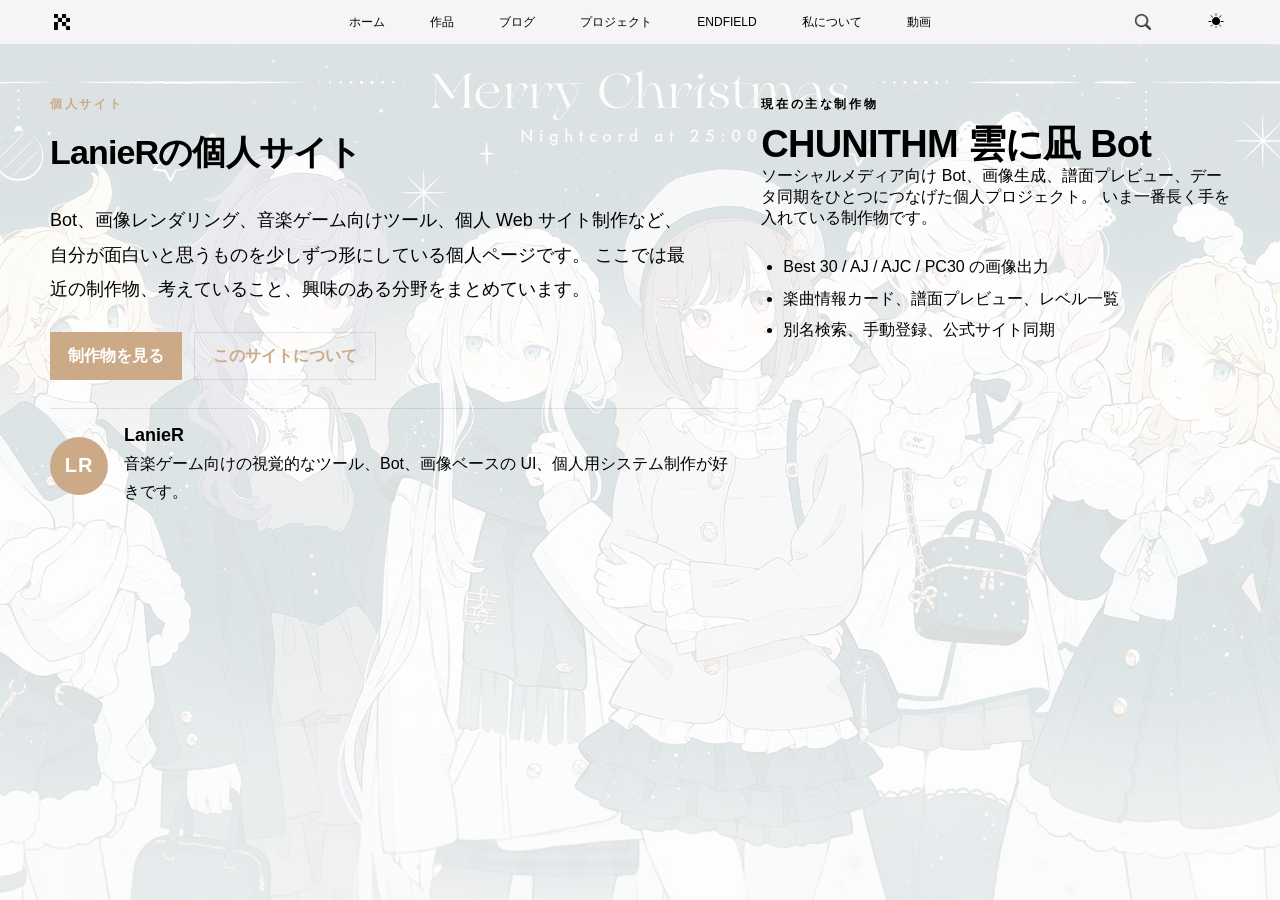
==== index.html @ 0d5d5ac2 "Add ENDFIELD nav and gacha calculator entry" ====
<!doctype html>
<html lang="ja">
  <head>
    <meta charset="utf-8" />
    <meta name="viewport" content="width=device-width, initial-scale=1" />
    <title>LanieRの個人サイト</title>
    <meta
      name="description"
      content="LanieR の個人サイト。制作物、アーカイブ、ブログ、動画をまとめたポートフォリオページです。"
    />
    <link rel="icon" type="image/png" href="./assets/lr-web-icon.png" />
    <link rel="apple-touch-icon" href="./assets/lr-web-icon.png" />
    <meta name="theme-color" content="#ffffff" />
    <link rel="stylesheet" href="./styles.css" />
    <script src="./site.js" defer></script>
  </head>
  <body class="home-page">
    <div class="site-shell">
      <header class="hero" id="top">
        <div class="nav-region" id="nav-region">
          <nav class="topbar">
            <div class="topbar-inner">
              <a class="brand" href="#top" aria-label="LanieR ホーム">
                <img
                  src="./assets/lr-logo.png"
                  data-light="./assets/lr-logo.png"
                  data-dark="./assets/lr-logo-dark.png"
                  alt="LR"
                />
              </a>

              <div class="nav-links">
                <a class="nav-trigger" data-menu="home" href="#top">ホーム</a>
                <a class="nav-trigger" data-menu="archive" href="./projects.html">作品</a>
                <a class="nav-trigger" data-menu="blog" href="#top">ブログ</a>
                <a class="nav-trigger" data-menu="projects" href="./projects.html#chunithm-bot">プロジェクト</a>
                <a class="nav-trigger" data-menu="endfield" href="./endfield.html">ENDFIELD</a>
                <a class="nav-trigger" data-menu="about" href="#top">私について</a>
                <a class="nav-trigger" data-menu="videos" href="#videos">動画</a>
              </div>

              <div class="nav-actions">
                <form class="search-box" id="site-search-form">
                  <input id="site-search-input" type="search" placeholder="サイト内検索" />
                  <button class="icon-button search-button" type="submit" aria-label="検索">
                    <img
                      src="./assets/search-icon.png"
                      data-light="./assets/search-icon.png"
                      data-dark="./assets/search-icon-dark.png"
                      alt="検索"
                    />
                  </button>
                </form>

                <button class="icon-button theme-toggle" id="theme-toggle" type="button" aria-label="表示モード切替">
                  <span class="theme-icon" aria-hidden="true">☀︎</span>
                </button>
              </div>
            </div>
          </nav>

          <div class="nav-mega" id="nav-mega" aria-hidden="true">
            <div class="nav-mega-inner">
              <section class="mega-panel" data-panel="home">
                <div class="mega-column mega-column-primary">
                  <p class="mega-label">ホームを見る</p>
                  <a href="#top">トップへ戻る</a>
                  <a href="./projects.html#chunithm-bot">最近の制作物</a>
                  <a href="#top">このサイトについて</a>
                </div>
                <div class="mega-column">
                  <p class="mega-label">注目セクション</p>
                  <a href="#top">このサイトについて</a>
                  <a href="#videos">動画置き場</a>
                </div>
                <div class="mega-column">
                  <p class="mega-label">ナビゲーション</p>
                  <a href="./projects.html">作品ページへ</a>
                  <a href="#top">私について</a>
                </div>
              </section>

              <section class="mega-panel" data-panel="archive">
                <div class="mega-column mega-column-primary">
                  <p class="mega-label">作品を見る</p>
                  <a href="./projects.html#chunithm-bot">作品ページ</a>
                  <a href="./projects.html#chunithm-bot">CHUNITHM 雲に凪 Bot</a>
                  <a href="./projects-tech.html#overview">技術解説</a>
                </div>
                <div class="mega-column">
                  <p class="mega-label">記録</p>
                  <a href="./projects.html">制作メモ</a>
                  <a href="./projects.html">描画フロー</a>
                </div>
                <div class="mega-column">
                  <p class="mega-label">関連ページ</p>
                  <a href="./projects.html#chunithm-bot">代表作品</a>
                  <a href="#top">私について</a>
                </div>
              </section>

              <section class="mega-panel" data-panel="blog">
                <div class="mega-column mega-column-primary">
                  <p class="mega-label">ブログ</p>
                  <a href="#top">準備中のブログ</a>
                  <a href="#top">制作ログ</a>
                </div>
                <div class="mega-column">
                  <p class="mega-label">予定</p>
                  <a href="#top">更新メモ</a>
                  <a href="#top">実装ログ</a>
                </div>
                <div class="mega-column">
                  <p class="mega-label">関連</p>
                  <a href="./projects.html#chunithm-bot">最近の制作物</a>
                </div>
              </section>

              <section class="mega-panel" data-panel="projects">
                <div class="mega-column mega-column-primary">
                  <p class="mega-label">プロジェクトを見る</p>
                  <a href="./projects.html#chunithm-bot">CHUNITHM 雲に凪 Bot</a>
                  <a href="./projects-tech.html#overview">技術解説</a>
                </div>
                <div class="mega-column">
                  <p class="mega-label">紹介ページ</p>
                  <a href="./projects.html">作品ページ</a>
                  <a href="./projects-tech.html#overview">構成と実装</a>
                </div>
                <div class="mega-column">
                  <p class="mega-label">関連ページ</p>
                  <a href="./projects.html#chunithm-bot">代表作品</a>
                  <a href="#top">私について</a>
                </div>
              </section>

              <section class="mega-panel" data-panel="endfield">
                <div class="mega-column mega-column-primary">
                  <p class="mega-label">ENDFIELD</p>
                  <a href="./endfield.html">攒抽計算器</a>
                </div>
                <div class="mega-column">
                  <p class="mega-label">紹介ページ</p>
                  <a href="./endfield.html">終末地ツール置き場</a>
                </div>
                <div class="mega-column">
                  <p class="mega-label">関連ページ</p>
                  <a href="./projects.html">作品ページ</a>
                  <a href="#top">私について</a>
                </div>
              </section>

              <section class="mega-panel" data-panel="about">
                <div class="mega-column mega-column-primary">
                  <p class="mega-label">私について</p>
                  <a href="#top">どんなものを作るか</a>
                  <a href="#top">制作の方向性</a>
                </div>
                <div class="mega-column">
                  <p class="mega-label">制作領域</p>
                  <a href="#top">Bot</a>
                  <a href="#top">描画</a>
                  <a href="#top">Web</a>
                </div>
                <div class="mega-column">
                  <p class="mega-label">作品</p>
                  <a href="./projects.html#chunithm-bot">CHUNITHM 雲に凪 Bot</a>
                </div>
              </section>

              <section class="mega-panel" data-panel="videos">
                <div class="mega-column mega-column-primary">
                  <p class="mega-label">動画</p>
                  <a href="#videos">動画置き場</a>
                  <a href="#videos">自作譜面</a>
                  <a href="#videos">音ゲー手元</a>
                </div>
                <div class="mega-column">
                  <p class="mega-label">公開予定</p>
                  <a href="#videos">制作物デモ</a>
                  <a href="#videos">アーカイブ化</a>
                </div>
                <div class="mega-column">
                  <p class="mega-label">関連ページ</p>
                  <a href="./projects.html#chunithm-bot">CHUNITHM 雲に凪 Bot</a>
                  <a href="#top">私について</a>
                </div>
              </section>
            </div>
          </div>
        </div>

        <div class="hero-grid">
          <div class="hero-copy" data-search="LanieR 個人サイト 自己紹介 ホーム">
            <p class="eyebrow">個人サイト</p>
            <h1>LanieRの個人サイト</h1>
            <p class="hero-text">
              Bot、画像レンダリング、音楽ゲーム向けツール、個人 Web サイト制作など、
              自分が面白いと思うものを少しずつ形にしている個人ページです。
              ここでは最近の制作物、考えていること、興味のある分野をまとめています。
            </p>
            <div class="hero-actions">
              <a class="button primary" href="./projects.html#chunithm-bot">制作物を見る</a>
              <a class="button secondary" href="#top">このサイトについて</a>
            </div>

            <div class="profile-strip">
              <div class="avatar-badge" aria-hidden="true">LR</div>
              <div class="profile-copy">
                <strong>LanieR</strong>
                <p>音楽ゲーム向けの視覚的なツール、Bot、画像ベースの UI、個人用システム制作が好きです。</p>
              </div>
            </div>
          </div>

          <div class="hero-card" data-search="CHUNITHM Bot System 制作物 進行中">
            <p class="eyebrow">現在の主な制作物</p>
            <h2>CHUNITHM 雲に凪 Bot</h2>
            <p>
              ソーシャルメディア向け Bot、画像生成、譜面プレビュー、データ同期をひとつにつなげた個人プロジェクト。
              いま一番長く手を入れている制作物です。
            </p>
            <ul class="hero-points">
              <li>Best 30 / AJ / AJC / PC30 の画像出力</li>
              <li>楽曲情報カード、譜面プレビュー、レベル一覧</li>
              <li>別名検索、手動登録、公式サイト同期</li>
            </ul>
          </div>
        </div>
      </header>

    </div>
  </body>
</html>
---- styles.css ----
:root {
  --bg: rgb(255, 255, 255);
  --nav-height: 44px;
  --nav-gap: 45px;
  --home-bg-position-y: 35%;
  --panel: rgba(255, 255, 255, 0.84);
  --panel-strong: #ffffff;
  --text: rgb(0, 0, 0);
  --muted: rgb(0, 0, 0);
  --line: rgba(19, 36, 61, 0.1);
  --blue: #ccaa88;
  --blue-2: #ccaa88;
  --shadow: 0 24px 60px rgba(16, 35, 61, 0.12);
}

:root[data-theme="dark"] {
  --bg: rgb(0, 0, 0);
  --panel: rgb(45, 45, 48);
  --panel-strong: rgb(45, 45, 48);
  --text: rgb(255, 255, 255);
  --muted: rgb(255, 255, 255);
  --line: rgba(222, 236, 255, 0.12);
  --blue: #ccaa88;
  --blue-2: #ccaa88;
  --shadow: 0 24px 60px rgba(0, 0, 0, 0.35);
}

* {
  box-sizing: border-box;
}

html {
  scroll-behavior: smooth;
}

body {
  margin: 0;
  color: var(--text);
  font-family: "Avenir Next", "Hiragino Sans", "Yu Gothic", sans-serif;
  background: var(--bg);
  transition: background-color 0.42s ease, color 0.42s ease;
}

.home-page .site-shell {
  position: relative;
  isolation: isolate;
}

.home-page .site-shell::before {
  content: "";
  position: fixed;
  top: var(--nav-height);
  right: 0;
  bottom: 0;
  left: 0;
  background-image: url("./assets/home-bg-03.jpg");
  background-size: cover;
  background-position: center var(--home-bg-position-y);
  background-repeat: no-repeat;
  opacity: 0.14;
  pointer-events: none;
  z-index: -1;
}

:root[data-theme="dark"] .home-page .site-shell::before {
  opacity: 0.1;
}

.site-shell {
  width: 100%;
  margin: 0;
  padding: 0 0 72px;
}

.hero,
.section {
  border: none;
  border-radius: 0;
  background: transparent;
  box-shadow: none;
}

.hero {
  padding: 68px 0 28px;
}

.nav-region {
  position: fixed;
  top: 0;
  left: 0;
  width: 100%;
  z-index: 30;
}

.project-page-view .nav-region {
  position: relative;
}

.project-page-view .hero {
  padding-top: 0;
}

.product-dark-page {
  background: #000;
  color: #f5f5f7;
}

.product-dark-page .site-shell {
  background: #000;
}

.product-dark-page .subhero,
.product-dark-page .product-page,
.product-dark-page .section {
  background: #000;
}

.product-dark-page .hero-text,
.product-dark-page .body-text,
.product-dark-page p,
.product-dark-page .product-lead,
.product-dark-page .highlight-tile span,
.product-dark-page .minor-card p,
.product-dark-page .b30-gallery figcaption,
.product-dark-page .level-gallery figcaption {
  color: rgba(255, 255, 255, 0.78);
}

.product-dark-page h1,
.product-dark-page h2,
.product-dark-page h3,
.product-dark-page strong,
.product-dark-page .product-local-title,
.product-dark-page .product-local-nav-inner a {
  color: #f5f5f7;
}

.topbar {
  width: 100%;
  min-height: 44px;
  padding: 0 24px;
  border-radius: 0;
  background: rgb(245, 245, 248);
  backdrop-filter: none;
  box-shadow: none;
  transition: background-color 0.42s ease, color 0.42s ease;
}

.project-page-view .topbar {
  border-bottom: 1px solid var(--line);
}

:root[data-theme="dark"] .project-page-view .topbar {
  background: rgb(45, 45, 48);
  border-bottom-color: rgba(255, 255, 255, 0.08);
}

:root[data-theme="light"] .project-page-view .topbar {
  background: rgb(245, 245, 248);
  border-bottom-color: rgba(19, 36, 61, 0.08);
}

:root[data-theme="dark"] .project-page-view,
:root[data-theme="dark"] .project-page-view .site-shell,
:root[data-theme="dark"] .project-page-view .subhero,
:root[data-theme="dark"] .project-page-view .product-page,
:root[data-theme="dark"] .project-page-view .section {
  background: #000;
  color: #f5f5f7;
}

:root[data-theme="light"] .project-page-view,
:root[data-theme="light"] .project-page-view .site-shell,
:root[data-theme="light"] .project-page-view .subhero,
:root[data-theme="light"] .project-page-view .product-page,
:root[data-theme="light"] .project-page-view .section {
  background: #fff;
  color: #111;
}

:root[data-theme="light"] .project-page-view .hero-text,
:root[data-theme="light"] .project-page-view .body-text,
:root[data-theme="light"] .project-page-view p,
:root[data-theme="light"] .project-page-view .product-lead,
:root[data-theme="light"] .project-page-view .highlight-tile span,
:root[data-theme="light"] .project-page-view .minor-card p,
:root[data-theme="light"] .project-page-view .b30-gallery figcaption,
:root[data-theme="light"] .project-page-view .level-gallery figcaption {
  color: rgba(17, 17, 17, 0.72);
}

:root[data-theme="light"] .project-page-view h1,
:root[data-theme="light"] .project-page-view h2,
:root[data-theme="light"] .project-page-view h3,
:root[data-theme="light"] .project-page-view strong,
:root[data-theme="light"] .project-page-view .product-local-title,
:root[data-theme="light"] .project-page-view .product-local-nav-inner a {
  color: #111;
}

.topbar-inner {
  display: grid;
  grid-template-columns: 1fr auto 1fr;
  align-items: center;
  width: min(1180px, calc(100vw - 32px));
  min-height: 44px;
  margin: 0 auto;
}

.hero-grid,
.section {
  width: min(1180px, calc(100vw - 32px));
  margin-left: auto;
  margin-right: auto;
}

.brand {
  display: inline-flex;
  align-items: center;
  justify-content: center;
  width: 24px;
  height: 24px;
  flex: none;
  justify-self: start;
}

.brand img {
  display: block;
  width: 16px;
  height: 16px;
  object-fit: contain;
  transition: opacity 0.22s ease;
}

.nav-links {
  display: flex;
  gap: var(--nav-gap);
  align-items: center;
  justify-content: center;
  grid-column: 2;
}

.nav-links a {
  color: var(--text);
  text-decoration: none;
  font-weight: 400;
  font-size: 12px;
  white-space: nowrap;
  transition: color 0.42s ease;
}

.nav-trigger {
  position: relative;
  display: inline-flex;
  align-items: center;
  min-height: 44px;
}

.nav-actions {
  grid-column: 3;
  justify-self: end;
  display: flex;
  align-items: center;
  gap: var(--nav-gap);
}

.search-box {
  display: flex;
  align-items: center;
  gap: 0;
}

.search-box input {
  position: absolute;
  width: 1px;
  height: 1px;
  padding: 0;
  margin: -1px;
  overflow: hidden;
  clip: rect(0, 0, 0, 0);
  border: 0;
}

.icon-button {
  display: inline-flex;
  align-items: center;
  justify-content: center;
  width: 28px;
  height: 28px;
  padding: 0;
  border: none;
  background: transparent;
  color: var(--text);
  cursor: pointer;
  transition: color 0.42s ease, opacity 0.22s ease;
}

.theme-toggle {
  margin-left: 0;
}

.search-button img {
  display: block;
  width: 16px;
  height: 16px;
  object-fit: contain;
  transition: opacity 0.22s ease;
}

.theme-icon {
  display: block;
  font-size: 16px;
  line-height: 1;
  transition: opacity 0.22s ease, color 0.42s ease;
}

img[data-light][data-dark].is-fading,
.theme-icon.is-fading {
  opacity: 0;
}

:root[data-theme="dark"] .topbar {
  background: rgb(45, 45, 48);
}

:root[data-theme="dark"] .nav-links a,
:root[data-theme="dark"] .icon-button,
:root[data-theme="dark"] .theme-icon {
  color: rgb(255, 255, 255);
}

.nav-mega {
  position: absolute;
  top: 100%;
  left: 0;
  width: 100%;
  background: rgb(245, 245, 248);
  border-top: 1px solid rgba(19, 36, 61, 0.06);
  opacity: 0;
  visibility: hidden;
  pointer-events: none;
  transition: opacity 0.22s ease, visibility 0.22s ease, background-color 0.42s ease;
}

.nav-region.is-open .nav-mega {
  opacity: 1;
  visibility: visible;
  pointer-events: auto;
}

.nav-mega-inner {
  position: relative;
  width: min(1180px, calc(100vw - 32px));
  margin: 0 auto;
  padding: 28px 8px 34px;
  overflow: hidden;
  transition: height 0.09s linear;
  will-change: height;
}

.mega-panel {
  position: absolute;
  top: 28px;
  left: 0;
  display: grid;
  grid-template-columns: 420px 220px 260px;
  gap: 56px;
  width: 100%;
  max-width: 100%;
  opacity: 0;
  visibility: hidden;
  pointer-events: none;
  transition:
    opacity 0.12s ease,
    visibility 0s linear 0.12s;
}

.mega-panel.is-active {
  opacity: 1;
  visibility: visible;
  pointer-events: auto;
  transition:
    opacity 0.12s ease,
    visibility 0s linear 0s;
}

.mega-column {
  display: flex;
  flex-direction: column;
  align-items: flex-start;
  gap: 10px;
}

.mega-column > * {
  opacity: 0;
  transform: none;
  transition: opacity 0.12s ease;
}

.nav-region.is-opening .mega-panel.is-active .mega-column > * {
  animation: mega-item-rise 0.52s cubic-bezier(0.2, 0.7, 0.2, 1) both;
}

.nav-region.is-opening .mega-panel.is-active .mega-column > :nth-child(1) { animation-delay: 0s; }
.nav-region.is-opening .mega-panel.is-active .mega-column > :nth-child(2) { animation-delay: 0.08s; }
.nav-region.is-opening .mega-panel.is-active .mega-column > :nth-child(3) { animation-delay: 0.16s; }
.nav-region.is-opening .mega-panel.is-active .mega-column > :nth-child(4) { animation-delay: 0.24s; }
.nav-region.is-opening .mega-panel.is-active .mega-column > :nth-child(5) { animation-delay: 0.32s; }
.nav-region.is-opening .mega-panel.is-active .mega-column > :nth-child(6) { animation-delay: 0.4s; }
.nav-region.is-opening .mega-panel.is-active .mega-column > :nth-child(7) { animation-delay: 0.48s; }

.nav-region.is-open:not(.is-opening) .mega-panel.is-active .mega-column > * {
  opacity: 1;
  animation: none;
  transition-delay: 0s;
}

@keyframes mega-item-rise {
  from {
    opacity: 0;
    transform: translateY(-14px);
  }
  to {
    opacity: 1;
    transform: translateY(0);
  }
}

.mega-column-primary {
  gap: 8px;
}

.mega-label {
  margin: 0 0 14px;
  font-size: 12px;
  line-height: 1.4;
  color: rgba(95, 99, 104, 0.88);
}

.mega-column a {
  color: var(--text);
  text-decoration: none;
  font-size: 13px;
  line-height: 1.5;
  font-weight: 500;
  transition: color 0.24s ease;
}

.mega-column-primary a {
  font-size: clamp(28px, 3vw, 34px);
  line-height: 1.18;
  letter-spacing: -0.03em;
  font-weight: 600;
}

.mega-column a:hover {
  color: var(--blue);
}

:root[data-theme="dark"] .nav-mega {
  background: rgb(45, 45, 48);
  border-top-color: rgba(255, 255, 255, 0.08);
}

:root[data-theme="dark"] .mega-label {
  color: rgba(168, 168, 173, 0.92);
}

.hero-grid {
  display: grid;
  grid-template-columns: 1.25fr 0.85fr;
  gap: 22px;
  margin-top: 28px;
}

.eyebrow {
  margin: 0 0 10px;
  color: var(--blue);
  font-size: 12px;
  font-weight: 700;
  letter-spacing: 0.22em;
  text-transform: uppercase;
}

h1,
h2,
h3,
p {
  margin: 0;
}

h1 {
  font-size: clamp(20px, 3.1vw, 34px);
  line-height: 1.72;
  letter-spacing: -0.025em;
  font-weight: 600;
}

h2 {
  font-size: clamp(26px, 4.2vw, 38px);
  line-height: 1.14;
  letter-spacing: -0.02em;
  font-weight: 600;
}

h3 {
  font-weight: 600;
}

.hero-text,
.body-text,
.project-copy p,
.hero-card p,
.contact-label,
.bullet-list,
.mini-label {
  color: var(--muted);
}

.hero-text {
  max-width: 640px;
  margin-top: 22px;
  font-size: 18px;
  line-height: 1.9;
}

.hero-actions {
  display: flex;
  gap: 12px;
  margin-top: 26px;
}

.profile-strip {
  display: flex;
  align-items: center;
  gap: 16px;
  margin-top: 28px;
  padding: 16px 0;
  border-top: 1px solid var(--line);
  background: transparent;
}

.avatar-badge {
  display: grid;
  place-items: center;
  width: 58px;
  height: 58px;
  border-radius: 50%;
  color: #fff;
  font-size: 20px;
  font-weight: 600;
  letter-spacing: 0.04em;
  background: linear-gradient(135deg, var(--blue), var(--blue-2));
  flex: none;
}

.profile-copy strong {
  display: block;
  margin-bottom: 4px;
  font-size: 18px;
  font-weight: 600;
}

.profile-copy p {
  color: var(--muted);
  line-height: 1.75;
}

.button {
  display: inline-flex;
  align-items: center;
  justify-content: center;
  min-height: 48px;
  padding: 0 18px;
  border-radius: 0;
  text-decoration: none;
  font-weight: 600;
}

.button.primary {
  color: #fff;
  background: var(--blue);
}

.button.secondary {
  color: var(--blue);
  background: transparent;
  border: 1px solid var(--line);
}

.hero-card,
.project-card,
.info-panel,
.contact-card {
  border: none;
  border-radius: 0;
  background: transparent;
}

.hero-card {
  padding: 0;
}

.hero-card h2 {
  margin-top: 6px;
}

.hero-points {
  margin: 22px 0 0;
  padding-left: 22px;
  color: var(--muted);
  line-height: 1.95;
}

.bullet-list {
  display: grid;
  gap: 12px;
  padding-left: 20px;
  line-height: 1.8;
}

main {
  display: grid;
  gap: 24px;
  margin-top: 24px;
}

.section {
  padding: 28px;
}

.section-heading {
  margin-bottom: 18px;
}

.project-grid {
  display: grid;
  grid-template-columns: 1fr 1fr;
  gap: 18px;
}

.project-card {
  overflow: hidden;
  border-top: 1px solid var(--line);
  padding-top: 18px;
}

.project-card.wide {
  grid-column: 1 / -1;
  display: grid;
  grid-template-columns: 1.15fr 0.85fr;
}

.project-card img {
  width: 100%;
  height: 100%;
  min-height: 280px;
  object-fit: cover;
  display: block;
  background: linear-gradient(135deg, #d6ecff, #f2f8ff);
}

.project-copy {
  padding: 20px;
}

.project-tag {
  margin-bottom: 8px;
  color: var(--blue);
  font-size: 12px;
  font-weight: 600;
  letter-spacing: 0.16em;
  text-transform: uppercase;
}

.project-copy h3 {
  margin-bottom: 10px;
  font-size: 28px;
  line-height: 1.18;
  letter-spacing: -0.03em;
}

.project-copy p {
  line-height: 1.8;
}

.project-links {
  margin-top: 18px;
}

.text-link {
  color: var(--blue);
  text-decoration: none;
  font-weight: 600;
}

.pill-row {
  display: flex;
  flex-wrap: wrap;
  gap: 10px;
  margin-top: 18px;
}

.pill-row span {
  padding: 8px 12px;
  border-radius: 0;
  background: transparent;
  border: 1px solid var(--line);
  color: var(--blue);
  font-size: 13px;
  font-weight: 600;
}

.split {
  display: grid;
  grid-template-columns: 1.1fr 0.9fr;
  gap: 24px;
}

.body-text {
  font-size: 17px;
  line-height: 1.85;
}

.info-panel {
  display: grid;
  gap: 12px;
  padding: 0;
}

.info-item {
  padding: 14px 16px;
  border-top: 1px solid var(--line);
  background: transparent;
}

.info-label,
.contact-label {
  display: block;
  margin-bottom: 8px;
  font-size: 13px;
  font-weight: 600;
  letter-spacing: 0.08em;
  text-transform: uppercase;
}

.info-item strong,
.contact-card strong {
  font-size: 18px;
  line-height: 1.45;
  font-weight: 600;
}

.mini-grid {
  display: grid;
  grid-template-columns: repeat(2, minmax(0, 1fr));
  gap: 14px;
}

.mini-card {
  padding: 16px;
  border-top: 1px solid var(--line);
  background: transparent;
}

.mini-label {
  display: block;
  margin-bottom: 8px;
  font-size: 12px;
  font-weight: 600;
  letter-spacing: 0.12em;
  text-transform: uppercase;
}

.mini-card strong {
  font-size: 17px;
  line-height: 1.5;
  font-weight: 600;
}

.contact-grid {
  display: grid;
  grid-template-columns: repeat(3, minmax(0, 1fr));
  gap: 16px;
}

.contact-card {
  min-height: 132px;
  padding: 18px;
  color: var(--text);
  text-decoration: none;
  border-top: 1px solid var(--line);
}

.search-hit {
  outline: 2px solid rgba(31, 120, 216, 0.38);
  outline-offset: 6px;
}

.subhero {
  padding-bottom: 24px;
}

.subhero-copy {
  max-width: 780px;
  margin-top: 28px;
}

.project-detail {
  display: grid;
  gap: 18px;
}

.detail-grid {
  display: grid;
  grid-template-columns: 1fr 1fr;
  gap: 24px;
  align-items: start;
}

.detail-grid.reverse {
  grid-template-columns: 0.9fr 1.1fr;
}

.detail-visuals {
  display: grid;
  gap: 16px;
}

.detail-visuals.single {
  grid-template-columns: 1fr;
}

.detail-visuals img {
  width: 100%;
  display: block;
  border: none;
  border-radius: 0;
  background: transparent;
  box-shadow: none;
}

.detail-copy {
  display: grid;
  gap: 18px;
}

.product-page {
  display: grid;
  gap: 20px;
  margin-top: 0;
}

.product-local-nav {
  position: fixed;
  top: 0;
  left: 0;
  width: 100%;
  z-index: 22;
  padding: 0;
  background: rgba(250, 250, 252, 0.92);
  backdrop-filter: blur(18px);
  border-bottom: 1px solid rgba(19, 36, 61, 0.08);
  opacity: 0;
  visibility: hidden;
  transform: translateY(-8px);
  pointer-events: none;
  transition: opacity 0.22s ease, transform 0.22s ease, visibility 0.22s ease;
}

.project-page-view .product-local-nav.is-visible {
  opacity: 1;
  visibility: visible;
  transform: translateY(0);
  pointer-events: auto;
}

.product-dark-page .product-local-nav {
  background: rgba(22, 22, 24, 0.92);
  border-bottom-color: rgba(255, 255, 255, 0.08);
}

:root[data-theme="dark"] .product-local-nav {
  background: rgba(22, 22, 24, 0.84);
  border-bottom-color: rgba(255, 255, 255, 0.08);
}

.product-local-nav-inner {
  width: min(1180px, calc(100vw - 32px));
  margin: 0 auto;
  display: flex;
  align-items: center;
  justify-content: space-between;
  min-height: 52px;
  gap: 24px;
}

.product-local-title,
.product-local-nav-inner a {
  color: var(--text);
  text-decoration: none;
  font-size: 12px;
  font-weight: 500;
  letter-spacing: 0.04em;
}

.product-local-title {
  font-size: 21px;
  letter-spacing: -0.03em;
}

.product-local-links {
  display: flex;
  align-items: center;
  justify-content: flex-end;
  gap: 28px;
}

.product-hero {
  padding-top: 84px;
  padding-bottom: 96px;
}

.product-hero-copy {
  max-width: 1180px;
  margin: 54px auto 0;
  text-align: center;
}

.product-hero-copy h1 {
  font-size: clamp(30px, 5.8vw, 62px);
  line-height: 1.28;
  letter-spacing: 0.09em;
}

.product-hero-copy .hero-text {
  max-width: 980px;
  margin-left: auto;
  margin-right: auto;
  font-size: clamp(16px, 2vw, 24px);
  line-height: 1.82;
}

.product-hero-copy .eyebrow,
.product-page .eyebrow,
.product-page .product-kicker {
  margin-top: 0;
  margin-bottom: 0;
  color: var(--blue);
  font-size: 16px;
  font-weight: 600;
  letter-spacing: 0.08em;
  text-transform: uppercase;
}

.product-hero-copy h1,
.product-page h2 {
  margin-top: 0;
}

.product-hero-copy .eyebrow + h1,
.product-page .eyebrow + h2,
.product-page .product-kicker + h2 {
  margin-top: 28px;
}

.product-hero-center,
.product-heading-center,
.feature-copy-center {
  text-align: center;
}

.product-kicker {
  margin: 0;
}

.product-lead {
  max-width: 820px;
  margin: 34px auto 0;
  color: var(--muted);
  font-size: 20px;
  line-height: 1.8;
}

.product-cta-row {
  display: flex;
  justify-content: center;
  gap: 22px;
  margin-top: 22px;
}

.product-cta-row a {
  color: var(--blue);
  text-decoration: none;
  font-size: 17px;
  font-weight: 500;
}

.product-hero-visual {
  width: min(1180px, calc(100vw - 32px));
  margin: 44px auto 0;
  overflow: hidden;
  background: transparent;
}

.product-hero-visual img {
  display: block;
  width: 100%;
  height: auto;
}

.product-highlights {
  padding-top: 26px;
  background: #000;
}

.highlight-row {
  display: grid;
  grid-template-columns: repeat(5, minmax(0, 1fr));
  gap: 14px;
  margin-top: 34px;
}

.highlight-tile {
  min-height: 140px;
  padding: 22px 22px 24px;
  border: 1px solid rgba(255, 255, 255, 0.1);
  border-radius: 24px;
  background: rgba(255, 255, 255, 0.04);
}

:root[data-theme="light"] .project-page-view .highlight-tile {
  border-color: rgba(19, 36, 61, 0.1);
  background: rgba(15, 23, 42, 0.03);
}

.highlight-tile span {
  display: block;
  margin-bottom: 12px;
  color: rgba(95, 99, 104, 0.92);
  font-size: 12px;
  letter-spacing: 0.08em;
  text-transform: uppercase;
}

.highlight-tile strong {
  display: block;
  font-size: 28px;
  line-height: 1.2;
  font-weight: 500;
  color: #f5f5f7;
}

.feature-band {
  padding-top: 80px;
  padding-bottom: 88px;
}

.feature-dark {
  color: #f5f5f7;
  background: linear-gradient(180deg, #090b10 0%, #0d1420 100%);
}

.feature-dark .eyebrow {
  color: var(--blue);
}

.feature-dark .body-text,
.feature-dark figcaption,
.feature-dark .product-kicker {
  color: rgba(255, 255, 255, 0.76);
}

.feature-dark h2,
.feature-dark h3,
.feature-dark p,
.feature-dark strong {
  color: #f5f5f7;
}

.feature-light {
  background: linear-gradient(180deg, #050505 0%, #0b0b0d 100%);
}

.feature-copy {
  max-width: 760px;
  display: grid;
  gap: 0;
}

.feature-copy-center {
  margin: 0 auto;
}

.feature-split {
  display: grid;
  grid-template-columns: 0.9fr 1.1fr;
  gap: 42px;
  align-items: center;
}

.feature-split.reverse {
  grid-template-columns: 1.1fr 0.9fr;
}

.feature-visual img {
  display: block;
  width: 100%;
  height: auto;
}

.b30-gallery {
  display: grid;
  grid-template-columns: repeat(2, minmax(0, 1fr));
  gap: 22px;
  margin-top: 42px;
}

.b30-gallery figure,
.level-gallery figure {
  margin: 0;
}

.b30-gallery img,
.level-gallery img {
  display: block;
  width: 100%;
  height: auto;
  box-shadow: 0 30px 70px rgba(0, 0, 0, 0.28);
  background: transparent;
}

.b30-gallery figcaption,
.level-gallery figcaption {
  margin-top: 12px;
  font-size: 13px;
  letter-spacing: 0.08em;
  text-transform: uppercase;
}

.level-gallery {
  display: grid;
  grid-template-columns: repeat(2, minmax(0, 1fr));
  gap: 24px;
  margin-top: 42px;
}

.feature-minor {
  padding-bottom: 96px;
}

.minor-grid {
  display: grid;
  grid-template-columns: repeat(3, minmax(0, 1fr));
  gap: 18px;
  margin-top: 36px;
}

.minor-card {
  min-height: 180px;
  padding: 24px 22px 20px;
  border: 1px solid rgba(255, 255, 255, 0.1);
  border-radius: 24px;
  background: rgba(255, 255, 255, 0.04);
}

:root[data-theme="light"] .project-page-view .minor-card {
  border-color: rgba(19, 36, 61, 0.1);
  background: rgba(15, 23, 42, 0.03);
}

:root[data-theme="light"] .project-page-view .minor-card h3,
:root[data-theme="light"] .project-page-view .highlight-tile strong {
  color: #111;
}

.minor-card h3 {
  margin-bottom: 12px;
  font-size: 24px;
  line-height: 1.2;
  font-weight: 500;
  color: #f5f5f7;
}

.minor-card p {
  color: var(--muted);
  line-height: 1.8;
}

.product-page h2 {
  font-size: clamp(22px, 3.7vw, 40px);
  line-height: 1.28;
  letter-spacing: 0.085em;
}

.product-page .section-heading,
.product-page .feature-copy {
  gap: 0;
}

.product-page .feature-copy > .body-text,
.product-page .product-hero-center > .product-lead {
  margin-top: 28px;
}

.product-page .section-heading + .highlight-row {
  margin-top: 30px;
}

.product-page .body-text {
  font-size: 20px;
  line-height: 1.9;
}

.tech-page-view {
  background: #f5f5f7;
  color: #111;
}

.tech-page-view .hero,
.tech-page-view .section,
.tech-page-view .site-shell {
  background: #f5f5f7;
}

.tech-page-view .subhero {
  padding-bottom: 48px;
}

:root[data-theme="dark"] .tech-page-view,
:root[data-theme="dark"] .tech-page-view .hero,
:root[data-theme="dark"] .tech-page-view .section,
:root[data-theme="dark"] .tech-page-view .site-shell {
  background: #000;
  color: #f5f5f7;
}

:root[data-theme="dark"] .tech-page-view .topbar {
  background: rgb(45, 45, 48);
  border-bottom-color: rgba(255, 255, 255, 0.08);
}

:root[data-theme="dark"] .tech-page-view .tech-section-alt {
  background: linear-gradient(180deg, #090b10 0%, #0d1420 100%);
}

:root[data-theme="dark"] .tech-page-view .tech-metric-card,
:root[data-theme="dark"] .tech-page-view .tech-note-card,
:root[data-theme="dark"] .tech-page-view .tech-flow-card,
:root[data-theme="dark"] .tech-page-view .tech-presentation-card,
:root[data-theme="dark"] .tech-page-view .tech-proof-card {
  background: rgba(255, 255, 255, 0.04);
  border-color: rgba(255, 255, 255, 0.1);
}

:root[data-theme="dark"] .tech-page-view .tech-proof-card {
  background: transparent;
  border-color: transparent;
}

:root[data-theme="dark"] .tech-page-view .tech-metric-card p,
:root[data-theme="dark"] .tech-page-view .tech-note-card p,
:root[data-theme="dark"] .tech-page-view .tech-flow-card p,
:root[data-theme="dark"] .tech-page-view .tech-presentation-card p,
:root[data-theme="dark"] .tech-page-view .tech-proof-copy p {
  color: rgba(255, 255, 255, 0.78);
}

:root[data-theme="dark"] .tech-page-view .tech-flow-card h3,
:root[data-theme="dark"] .tech-page-view .tech-note-card h3,
:root[data-theme="dark"] .tech-page-view .tech-presentation-card h3,
:root[data-theme="dark"] .tech-page-view .tech-proof-copy h3,
:root[data-theme="dark"] .tech-page-view .tech-metric-card strong {
  color: #f5f5f7;
}

.tech-hero {
  width: min(1180px, calc(100vw - 32px));
  margin: 56px auto 0;
  padding: 52px 0 24px;
  text-align: left;
}

.tech-hero h1 {
  margin: 0;
  font-size: clamp(34px, 6vw, 76px);
  line-height: 1.12;
  letter-spacing: 0.03em;
}

.tech-hero .eyebrow {
  margin: 0 0 22px;
}

.tech-hero-lead {
  max-width: 900px;
  margin: 28px 0 0;
  font-size: clamp(24px, 3.2vw, 40px);
  line-height: 1.45;
  letter-spacing: 0.02em;
}

.tech-intro-copy {
  max-width: 860px;
  margin-top: 28px;
}

.tech-hero-actions {
  display: flex;
  flex-wrap: wrap;
  gap: 14px;
  margin-top: 34px;
}

.tech-page {
  display: grid;
  gap: 20px;
  margin-top: 0;
}

.tech-metrics {
  display: grid;
  grid-template-columns: repeat(4, minmax(0, 1fr));
  gap: 16px;
}

.tech-metric-card,
.tech-note-card,
.tech-flow-card,
.tech-presentation-card {
  padding: 26px 24px;
  border-radius: 28px;
  background: #fff;
  border: 1px solid rgba(15, 23, 42, 0.08);
}

.tech-metric-card span,
.tech-flow-card span,
.tech-presentation-card span {
  display: block;
  margin-bottom: 14px;
  color: var(--blue);
  font-size: 12px;
  font-weight: 600;
  letter-spacing: 0.12em;
  text-transform: uppercase;
}

.tech-metric-card strong {
  display: block;
  margin-bottom: 14px;
  font-size: 28px;
  line-height: 1.22;
  font-weight: 600;
  letter-spacing: 0.02em;
}

.tech-metric-card p,
.tech-note-card p,
.tech-flow-card p,
.tech-presentation-card p,
.tech-proof-copy p {
  margin: 0;
  color: rgba(17, 17, 17, 0.72);
  line-height: 1.85;
}

.tech-section {
  padding-top: 56px;
  padding-bottom: 56px;
}

.tech-section-alt {
  background: linear-gradient(180deg, #edf3fb 0%, #f7f9fc 100%);
}

.tech-flow-grid,
.tech-columns,
.tech-presentation-grid {
  display: grid;
  grid-template-columns: repeat(2, minmax(0, 1fr));
  gap: 18px;
  margin-top: 28px;
}

.tech-flow-card h3,
.tech-note-card h3,
.tech-presentation-card h3 {
  margin: 0 0 14px;
  font-size: 26px;
  line-height: 1.25;
  letter-spacing: 0.02em;
}

.tech-proof-grid {
  display: grid;
  gap: 22px;
  margin-top: 30px;
}

.tech-proof-card {
  display: grid;
  grid-template-columns: 0.95fr 1.05fr;
  gap: 24px;
  align-items: center;
  padding: 20px 0;
  border-radius: 0;
  background: transparent;
  border: none;
}

.tech-proof-card img {
  width: 100%;
  height: auto;
  display: block;
}

.tech-proof-copy .eyebrow {
  margin: 0 0 18px;
}

.tech-proof-copy h3 {
  margin: 0 0 18px;
  font-size: clamp(28px, 4vw, 46px);
  line-height: 1.18;
  letter-spacing: 0.04em;
}

@media (max-width: 960px) {
  .tech-metrics,
  .tech-flow-grid,
  .tech-columns,
  .tech-presentation-grid,
  .tech-proof-card {
    grid-template-columns: 1fr;
  }

  .tech-hero {
    padding-top: 36px;
  }

  .tech-hero h1 {
    font-size: clamp(30px, 8.5vw, 54px);
  }

  .tech-hero-lead {
    font-size: clamp(20px, 5vw, 30px);
  }
}

@media (max-width: 960px) {
  .site-shell {
    width: 100%;
  }

  .hero-grid,
  .project-grid,
  .project-card.wide,
  .split,
  .contact-grid,
  .mini-grid,
  .detail-grid,
  .detail-grid.reverse {
    grid-template-columns: 1fr;
  }

  .project-card.wide img {
    min-height: 220px;
  }

  .highlight-row,
  .b30-gallery,
  .level-gallery,
  .minor-grid,
  .feature-split,
  .feature-split.reverse {
    grid-template-columns: 1fr;
  }

  .product-local-nav {
    top: 0;
  }

  .product-local-nav-inner {
    min-height: 48px;
    padding: 0 4px;
  }

  .product-local-title {
    font-size: 17px;
  }

  .product-local-links {
    gap: 16px;
    overflow-x: auto;
    justify-content: flex-start;
  }

  .product-hero-copy h1 {
    font-size: clamp(34px, 10vw, 56px);
  }

  .product-hero-copy .hero-text {
    font-size: 17px;
  }

  .product-lead {
    font-size: 18px;
  }

  .topbar {
    flex-direction: column;
    align-items: center;
    padding: 10px 14px;
  }

  .search-box {
    width: 100%;
    margin-left: 0;
  }

  .search-box input {
    width: 100%;
  }
}
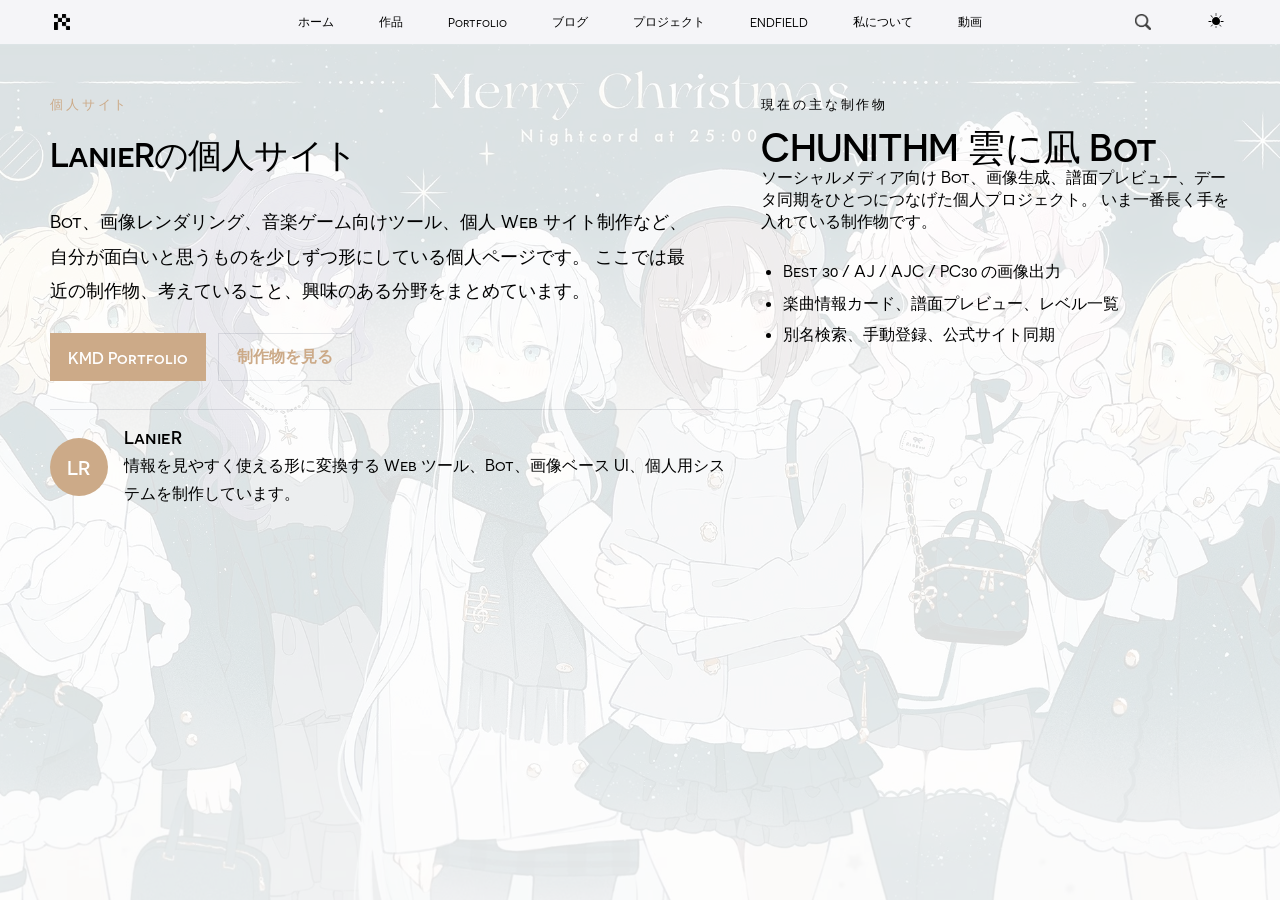
==== commit 013f5c13: "Add KMD portfolio page" ====
--- a/index.html
+++ b/index.html
@@ -32,6 +32,7 @@
               <div class="nav-links">
                 <a class="nav-trigger" data-menu="home" href="#top">ホーム</a>
                 <a class="nav-trigger" data-menu="archive" href="./projects.html">作品</a>
+                <a class="nav-trigger" data-menu="portfolio" href="./kmd-portfolio.html">Portfolio</a>
                 <a class="nav-trigger" data-menu="blog" href="#top">ブログ</a>
                 <a class="nav-trigger" data-menu="projects" href="./projects.html#chunithm-bot">プロジェクト</a>
                 <a class="nav-trigger" data-menu="endfield" href="./endfield.html">ENDFIELD</a>
@@ -200,15 +201,15 @@
               ここでは最近の制作物、考えていること、興味のある分野をまとめています。
             </p>
             <div class="hero-actions">
-              <a class="button primary" href="./projects.html#chunithm-bot">制作物を見る</a>
-              <a class="button secondary" href="#top">このサイトについて</a>
+              <a class="button primary" href="./kmd-portfolio.html">KMD Portfolio</a>
+              <a class="button secondary" href="./projects.html#chunithm-bot">制作物を見る</a>
             </div>
 
             <div class="profile-strip">
               <div class="avatar-badge" aria-hidden="true">LR</div>
               <div class="profile-copy">
                 <strong>LanieR</strong>
-                <p>音楽ゲーム向けの視覚的なツール、Bot、画像ベースの UI、個人用システム制作が好きです。</p>
+                <p>情報を見やすく使える形に変換する Web ツール、Bot、画像ベース UI、個人用システムを制作しています。</p>
               </div>
             </div>
           </div>
--- a/styles.css
+++ b/styles.css
@@ -25,6 +25,78 @@
   --shadow: 0 24px 60px rgba(0, 0, 0, 0.35);
 }
 
+@font-face {
+  font-family: "Endfield PingFang SC";
+  src: url("./assets/fonts/苹方黑体-准-简.ttf") format("truetype");
+  font-weight: 400;
+  font-style: normal;
+  font-display: swap;
+}
+
+@font-face {
+  font-family: "Endfield PingFang SC";
+  src: url("./assets/fonts/苹方黑体-中黑-简.ttf") format("truetype");
+  font-weight: 500;
+  font-style: normal;
+  font-display: swap;
+}
+
+@font-face {
+  font-family: "Endfield PingFang SC";
+  src: url("./assets/fonts/苹方黑体-中粗-简.ttf") format("truetype");
+  font-weight: 600;
+  font-style: normal;
+  font-display: swap;
+}
+
+@font-face {
+  font-family: "Novecento Sans Wide";
+  src: url("./assets/fonts/novecento/Novecentosanswide-Light.otf") format("opentype");
+  font-weight: 300;
+  font-style: normal;
+  font-display: swap;
+}
+
+@font-face {
+  font-family: "Novecento Sans Wide";
+  src: url("./assets/fonts/novecento/Novecentosanswide-Book.otf") format("opentype");
+  font-weight: 350;
+  font-style: normal;
+  font-display: swap;
+}
+
+@font-face {
+  font-family: "Novecento Sans Wide";
+  src: url("./assets/fonts/novecento/Novecentosanswide-Normal.otf") format("opentype");
+  font-weight: 400;
+  font-style: normal;
+  font-display: swap;
+}
+
+@font-face {
+  font-family: "Novecento Sans Wide";
+  src: url("./assets/fonts/novecento/Novecentosanswide-Medium.otf") format("opentype");
+  font-weight: 500;
+  font-style: normal;
+  font-display: swap;
+}
+
+@font-face {
+  font-family: "Novecento Sans Wide";
+  src: url("./assets/fonts/novecento/Novecentosanswide-Medium.otf") format("opentype");
+  font-weight: 600;
+  font-style: normal;
+  font-display: swap;
+}
+
+@font-face {
+  font-family: "Novecento Sans Wide";
+  src: url("./assets/fonts/novecento/Novecentosanswide-Medium.otf") format("opentype");
+  font-weight: 700;
+  font-style: normal;
+  font-display: swap;
+}
+
 * {
   box-sizing: border-box;
 }
@@ -36,7 +108,8 @@
 body {
   margin: 0;
   color: var(--text);
-  font-family: "Avenir Next", "Hiragino Sans", "Yu Gothic", sans-serif;
+  font-family: "Novecento Sans Wide", "Endfield PingFang SC", "PingFang SC", "PingFangSC-Regular",
+    "PingFangSC-Medium", "PingFangSC-Semibold", "Hiragino Sans", "Yu Gothic", "Microsoft YaHei", sans-serif;
   background: var(--bg);
   transition: background-color 0.42s ease, color 0.42s ease;
 }
@@ -476,8 +549,8 @@
 .eyebrow {
   margin: 0 0 10px;
   color: var(--blue);
-  font-size: 12px;
-  font-weight: 700;
+  font-size: 13px;
+  font-weight: 500;
   letter-spacing: 0.22em;
   text-transform: uppercase;
 }
@@ -493,18 +566,18 @@
   font-size: clamp(20px, 3.1vw, 34px);
   line-height: 1.72;
   letter-spacing: -0.025em;
-  font-weight: 600;
+  font-weight: 500;
 }
 
 h2 {
   font-size: clamp(26px, 4.2vw, 38px);
   line-height: 1.14;
   letter-spacing: -0.02em;
-  font-weight: 600;
+  font-weight: 500;
 }
 
 h3 {
-  font-weight: 600;
+  font-weight: 500;
 }
 
 .hero-text,
@@ -610,6 +683,1072 @@
   padding-left: 22px;
   color: var(--muted);
   line-height: 1.95;
+}
+
+.endfield-main {
+  width: min(1360px, calc(100vw - 72px));
+  margin: 0 auto;
+}
+
+.endfield-gacha-page .hero {
+  padding-bottom: 0;
+}
+
+.endfield-gacha-page .site-shell {
+  padding-bottom: 36px;
+}
+
+.endfield-gacha-page .hero-grid {
+  width: min(1360px, calc(100vw - 72px));
+  grid-template-columns: 1fr;
+  gap: 0;
+  margin: 18px auto 0;
+}
+
+.endfield-gacha-page .hero-copy {
+  max-width: none;
+  justify-self: start;
+  text-align: left;
+}
+
+.endfield-gacha-page .hero-copy h1 {
+  margin: 0;
+  font-size: clamp(38px, 4.7vw, 76px);
+  line-height: 1.03;
+  letter-spacing: -0.05em;
+}
+
+.endfield-section {
+  padding: 0;
+}
+
+.endfield-section-head {
+  margin-top: 30px;
+  margin-bottom: 0;
+}
+
+.gacha-layout {
+  display: grid;
+  grid-template-columns: repeat(2, minmax(0, 1fr));
+  gap: 22px;
+  margin-top: 18px;
+}
+
+.gacha-card {
+  padding: 24px 28px;
+  border: 1px solid var(--line);
+  background: #f5f5f7;
+}
+
+.gacha-card-primary,
+.gacha-card-results {
+  grid-column: 1 / -1;
+}
+
+.gacha-toolbar-card {
+  padding: 0;
+  border: none;
+  background: transparent;
+}
+
+.gacha-toolbar-shell {
+  display: grid;
+  grid-template-columns: 560px minmax(0, 1fr);
+  gap: 32px;
+  align-items: start;
+}
+
+.gacha-toolbar-column {
+  display: grid;
+  gap: 18px;
+}
+
+.gacha-toolbar-column > .gacha-toolbar-group:first-child .gacha-pill-row {
+  display: grid;
+  grid-template-columns: repeat(3, minmax(0, 1fr));
+  gap: 10px;
+}
+
+.gacha-toolbar-column > .gacha-toolbar-group:first-child .gacha-pool-button {
+  width: 100%;
+  min-height: 60px;
+  padding: 9px 14px;
+}
+
+.gacha-toolbar-column > .gacha-toolbar-group:first-child .gacha-pool-button span {
+  font-size: 22px;
+  line-height: 1.18;
+}
+
+.gacha-toolbar-column > .gacha-toolbar-group:first-child .gacha-pool-button strong {
+  font-size: 16px;
+}
+
+.gacha-inventory-panel {
+  min-height: 100%;
+  padding: 24px 26px;
+  border: none;
+  border-radius: 0;
+  background: #f5f5f7;
+  box-shadow: none;
+}
+
+.gacha-inventory-row {
+  display: grid;
+  grid-template-columns: repeat(5, minmax(0, 1fr));
+  gap: 16px;
+}
+
+.gacha-inventory-item {
+  position: relative;
+  display: grid;
+  justify-items: center;
+  gap: 14px;
+  padding: 10px 4px 0;
+}
+
+.gacha-inventory-item img {
+  width: 72px;
+  height: 72px;
+  object-fit: contain;
+  pointer-events: none;
+  user-select: none;
+}
+
+.gacha-inventory-item input {
+  width: 100%;
+  min-width: 0;
+  height: 46px;
+  padding: 0 14px 4px;
+  border: 1px solid rgba(204, 170, 136, 0.34);
+  border-radius: 999px;
+  background: rgba(255, 255, 255, 0.92);
+  color: var(--text);
+  text-align: center;
+  font-size: 22px;
+  font-weight: 400;
+  font-family: "Novecento Sans Wide", "Endfield PingFang SC", "PingFang SC", sans-serif;
+  line-height: 1;
+  vertical-align: middle;
+  outline: none;
+  transition:
+    border-color 0.22s ease,
+    box-shadow 0.22s ease,
+    background-color 0.22s ease,
+    transform 0.22s ease;
+}
+
+.gacha-inventory-item:hover input,
+.gacha-inventory-item:focus-within input {
+  border-color: rgba(204, 170, 136, 0.82);
+  background: rgba(204, 170, 136, 0.08);
+  box-shadow: none;
+  transform: translateY(-1px);
+}
+
+.gacha-inventory-item input::-webkit-outer-spin-button,
+.gacha-inventory-item input::-webkit-inner-spin-button {
+  margin: 0;
+  -webkit-appearance: none;
+}
+
+.gacha-inventory-item input[type="number"] {
+  appearance: textfield;
+  -moz-appearance: textfield;
+}
+
+.visually-hidden {
+  position: absolute;
+  width: 1px;
+  height: 1px;
+  padding: 0;
+  margin: -1px;
+  overflow: hidden;
+  clip: rect(0, 0, 0, 0);
+  white-space: nowrap;
+  border: 0;
+}
+
+.gacha-hero-panels {
+  display: grid;
+  grid-template-columns: 560px minmax(0, 1fr);
+  gap: 32px;
+  align-items: start;
+  grid-column: 1 / -1;
+  margin-top: -12px;
+}
+
+.gacha-hero-stack {
+  display: grid;
+  gap: 24px;
+}
+
+.gacha-hero-card {
+  display: grid;
+  gap: 6px;
+  min-height: 620px;
+  padding: 20px 44px 0;
+  border: none;
+  background: #f5f5f7;
+  text-align: center;
+  overflow: hidden;
+}
+
+.gacha-hero-card-character {
+  width: 100%;
+  min-height: 360px;
+}
+
+.gacha-hero-card-placeholder {
+  position: relative;
+  width: 100%;
+  min-height: 620px;
+  padding: 0;
+  overflow: hidden;
+}
+
+.gacha-hero-card-weapon-panel {
+  min-height: 240px;
+}
+
+.gacha-scroll-panel {
+  width: 100%;
+  height: 620px;
+  overflow-y: auto;
+  overflow-x: hidden;
+  overscroll-behavior: contain;
+  -webkit-overflow-scrolling: touch;
+  padding: 18px 18px 78px;
+}
+
+.gacha-scroll-content {
+  display: grid;
+  gap: 18px;
+}
+
+.gacha-scroll-card {
+  padding: 22px 22px 24px;
+  background: rgba(255, 255, 255, 0.72);
+}
+
+.gacha-scroll-card:has(.gacha-paid-groups) {
+  padding-bottom: 0;
+}
+
+.gacha-scroll-card-head {
+  display: grid;
+  gap: 8px;
+  margin-bottom: 16px;
+}
+
+.gacha-scroll-card-head h3 {
+  font-size: 28px;
+  line-height: 1.08;
+}
+
+.gacha-income-list {
+  display: grid;
+  gap: 8px;
+}
+
+.gacha-income-item {
+  display: flex;
+  align-items: center;
+  justify-content: space-between;
+  gap: 18px;
+  padding: 11px 0;
+}
+
+.gacha-income-item:first-child {
+  border-top: none;
+  padding-top: 0;
+}
+
+.gacha-income-copy {
+  display: grid;
+  gap: 2px;
+  text-align: left;
+}
+
+.gacha-income-copy strong {
+  font-size: 19px;
+  font-weight: 500;
+}
+
+.gacha-income-copy p {
+  color: var(--muted);
+  font-size: 15px;
+  line-height: 1.35;
+}
+
+.gacha-income-value,
+.gacha-income-total strong {
+  font-family: "Novecento Sans Wide", "Endfield PingFang SC", "PingFang SC", sans-serif;
+  font-size: 28px;
+  font-weight: 400;
+  line-height: 1.05;
+  display: inline-block;
+  transform: translateY(-4px);
+}
+
+.gacha-income-reward {
+  display: inline-flex;
+  align-items: center;
+  justify-content: flex-end;
+  gap: 9px;
+  white-space: nowrap;
+}
+
+.gacha-income-reward img {
+  width: 34px;
+  height: 34px;
+  object-fit: contain;
+  flex: 0 0 auto;
+}
+
+.gacha-inline-input {
+  display: inline-flex;
+  align-items: center;
+  justify-content: center;
+  width: 138px;
+  gap: 9px;
+}
+
+.gacha-monthly-pass-input {
+  width: 164px;
+}
+
+.gacha-inline-input > img,
+.gacha-weapon-ticket-stack img {
+  width: 34px;
+  height: 34px;
+  object-fit: contain;
+  flex: 0 0 auto;
+}
+
+.gacha-inline-input input {
+  width: 100%;
+  min-width: 0;
+  height: 44px;
+  padding: 0 12px 8px;
+  border: 1px solid rgba(204, 170, 136, 0.34);
+  border-radius: 999px;
+  background: rgba(255, 255, 255, 0.92);
+  color: var(--text);
+  text-align: center;
+  font-size: 28px;
+  font-weight: 400;
+  font-family: "Novecento Sans Wide", "Endfield PingFang SC", "PingFang SC", sans-serif;
+  line-height: 1;
+  outline: none;
+  transition:
+    border-color 0.22s ease,
+    background-color 0.22s ease,
+    transform 0.22s ease;
+}
+
+.gacha-inline-input:hover input,
+.gacha-inline-input:focus-within input {
+  border-color: rgba(204, 170, 136, 0.82);
+  background: rgba(204, 170, 136, 0.08);
+  transform: translateY(-1px);
+}
+
+.gacha-income-total {
+  display: flex;
+  align-items: baseline;
+  justify-content: space-between;
+  margin-top: 18px;
+  padding-top: 16px;
+  border-top: 1px solid rgba(19, 36, 61, 0.08);
+}
+
+.gacha-paid-groups {
+  display: grid;
+  gap: 22px;
+}
+
+.gacha-paid-group {
+  display: grid;
+  gap: 12px;
+}
+
+.gacha-paid-group-head {
+  padding-top: 6px;
+  border-top: 1px solid rgba(19, 36, 61, 0.08);
+}
+
+.gacha-paid-group:first-child .gacha-paid-group-head {
+  padding-top: 0;
+  border-top: none;
+}
+
+.gacha-paid-group-head span {
+  display: inline-block;
+  color: var(--muted);
+  font-size: 14px;
+  line-height: 1.3;
+}
+
+.gacha-paid-list {
+  display: grid;
+  gap: 8px;
+}
+
+.gacha-paid-item {
+  display: flex;
+  align-items: center;
+  justify-content: space-between;
+  gap: 18px;
+  padding: 8px 0;
+}
+
+.gacha-paid-item-input {
+  align-items: center;
+}
+
+.gacha-paid-copy {
+  display: grid;
+  gap: 2px;
+  text-align: left;
+}
+
+.gacha-paid-copy strong {
+  font-size: 18px;
+  font-weight: 500;
+}
+
+.gacha-paid-copy p {
+  color: var(--muted);
+  font-size: 14px;
+  line-height: 1.35;
+}
+
+.gacha-paid-item-meta {
+  display: inline-flex;
+  align-items: center;
+  justify-content: flex-end;
+  gap: 16px;
+  flex-wrap: wrap;
+}
+
+.gacha-paid-reward-stack {
+  display: flex;
+  align-items: center;
+  justify-content: flex-end;
+  gap: 14px;
+  flex-wrap: wrap;
+}
+
+.gacha-paid-reward {
+  display: inline-flex;
+  align-items: center;
+  gap: 9px;
+  min-height: 40px;
+  white-space: nowrap;
+}
+
+.gacha-paid-reward img {
+  width: 34px;
+  height: 34px;
+  object-fit: contain;
+  flex: 0 0 auto;
+}
+
+.gacha-paid-reward strong {
+  font-family: "Novecento Sans Wide", "Endfield PingFang SC", "PingFang SC", sans-serif;
+  font-size: 28px;
+  font-weight: 400;
+  line-height: 1;
+  display: inline-flex;
+  align-items: center;
+  height: 40px;
+  transform: translateY(-5px);
+}
+
+.gacha-stepper {
+  display: inline-flex;
+  align-items: center;
+  justify-content: center;
+  min-width: 118px;
+  height: 40px;
+  padding: 0 8px;
+  border: 1px solid rgba(204, 170, 136, 0.34);
+  border-radius: 999px;
+  background: rgba(255, 255, 255, 0.92);
+  transition:
+    border-color 0.22s ease,
+    background-color 0.22s ease,
+    transform 0.22s ease;
+}
+
+.gacha-stepper:hover {
+  border-color: rgba(204, 170, 136, 0.82);
+  background: rgba(204, 170, 136, 0.08);
+  transform: translateY(-1px);
+}
+
+.gacha-stepper button {
+  width: 28px;
+  height: 28px;
+  border: none;
+  border-radius: 999px;
+  background: transparent;
+  color: var(--text);
+  font-family: "Novecento Sans Wide", "Endfield PingFang SC", "PingFang SC", sans-serif;
+  font-size: 18px;
+  line-height: 1;
+  transform: translateY(-2px);
+  cursor: pointer;
+  transition: opacity 0.18s ease;
+}
+
+.gacha-stepper button.is-disabled {
+  opacity: 0.24;
+}
+
+.gacha-stepper-input {
+  width: 40px;
+  min-width: 40px;
+  padding: 0;
+  border: none;
+  background: transparent;
+  color: var(--text);
+  text-align: center;
+  font-family: "Novecento Sans Wide", "Endfield PingFang SC", "PingFang SC", sans-serif;
+  font-size: 18px;
+  line-height: 1;
+  transform: translateY(-2px);
+  outline: none;
+  appearance: textfield;
+  -moz-appearance: textfield;
+}
+
+.gacha-stepper-input::-webkit-outer-spin-button,
+.gacha-stepper-input::-webkit-inner-spin-button {
+  margin: 0;
+  -webkit-appearance: none;
+}
+
+.gacha-toggle-button {
+  min-width: 72px;
+  height: 40px;
+  padding: 0 16px;
+  border: 1px solid rgba(204, 170, 136, 0.34);
+  border-radius: 999px;
+  background: rgba(255, 255, 255, 0.92);
+  color: var(--text);
+  font-family: "Endfield PingFang SC", "PingFang SC", "Microsoft YaHei", sans-serif;
+  font-size: 15px;
+  line-height: 1;
+  cursor: pointer;
+  transition:
+    border-color 0.22s ease,
+    background-color 0.22s ease,
+    transform 0.22s ease;
+}
+
+.gacha-toggle-button:hover,
+.gacha-toggle-button.is-active {
+  border-color: rgba(204, 170, 136, 0.82);
+  background: rgba(204, 170, 136, 0.08);
+  transform: translateY(-1px);
+}
+
+.gacha-hero-card-head {
+  display: grid;
+  gap: 22px;
+  justify-items: center;
+}
+
+.gacha-hero-card-head h3 {
+  font-size: clamp(21px, 2.3vw, 55px);
+  line-height: 1.05;
+  letter-spacing: -0.04em;
+}
+
+.gacha-hero-card-head .eyebrow {
+  margin: 0 0 14px;
+}
+
+.gacha-source-module {
+  --gacha-source-total-y: 115px;
+  --gacha-source-bar-y: 125px;
+  --gacha-source-legend-y: 5px;
+  --gacha-source-percent-y: -3px;
+  --gacha-resource-summary-y: 8px;
+  --gacha-resource-number-y: -22px;
+  display: grid;
+  justify-items: center;
+  gap: 0;
+  width: 100%;
+  margin-top: -128px;
+}
+
+.gacha-source-total {
+  display: block;
+  font-size: clamp(38px, 3.35vw, 56px);
+  line-height: 1.08;
+  font-family: "Novecento Sans Wide", "Endfield PingFang SC", "PingFang SC", sans-serif;
+  transform: translateY(var(--gacha-source-total-y));
+}
+
+.gacha-source-progress {
+  display: flex;
+  width: min(100%, 560px);
+  height: 22px;
+  margin-top: var(--gacha-source-bar-y);
+  overflow: hidden;
+  border-radius: 999px;
+  background: rgba(255, 255, 255, 0.82);
+}
+
+.gacha-source-segment {
+  display: block;
+  height: 100%;
+  min-width: 0;
+  transition: width 0.28s ease;
+}
+
+.gacha-source-segment-inventory {
+  background: #ccaa88;
+}
+
+.gacha-source-segment-daily {
+  background: #bb6688;
+}
+
+.gacha-source-segment-event {
+  background: #8888cc;
+}
+
+.gacha-source-segment-paid {
+  background: #ddaacc;
+}
+
+.gacha-source-legend {
+  display: flex;
+  flex-wrap: wrap;
+  justify-content: center;
+  gap: 0 12px;
+  width: 100%;
+  margin-top: var(--gacha-source-legend-y);
+  color: var(--muted);
+  font-size: 16px;
+}
+
+.gacha-source-legend span {
+  display: inline-flex;
+  align-items: center;
+  gap: 8px;
+}
+
+.gacha-source-legend strong {
+  font-family: "Novecento Sans Wide", "Endfield PingFang SC", "PingFang SC", sans-serif;
+  color: var(--text);
+  font-weight: 400;
+  display: inline-flex;
+  align-items: center;
+  height: 40px;
+  font-size: 19px;
+  line-height: 1;
+  transform: translateY(var(--gacha-source-percent-y));
+}
+
+.gacha-paid-sticky-total {
+  position: absolute;
+  left: 18px;
+  right: 18px;
+  bottom: 0;
+  z-index: 3;
+  display: flex;
+  align-items: center;
+  justify-content: space-between;
+  gap: 18px;
+  margin: 0;
+  min-height: 67px;
+  padding: 0 34px;
+  border-top: 1px solid rgba(19, 36, 61, 0.1);
+  background: #f5f5f7;
+  opacity: 0;
+  pointer-events: none;
+  transition: opacity 0.16s ease;
+}
+
+.gacha-paid-sticky-total.is-visible {
+  opacity: 1;
+}
+
+.gacha-paid-sticky-total span {
+  color: var(--muted);
+}
+
+.gacha-paid-sticky-total strong {
+  font-family: "Novecento Sans Wide", "Endfield PingFang SC", "PingFang SC", sans-serif;
+  font-size: 28px;
+  font-weight: 400;
+  line-height: 1;
+  transform: translateY(-3px);
+}
+
+.gacha-resource-summary {
+  display: grid;
+  grid-template-columns: repeat(4, minmax(0, 1fr));
+  gap: 12px;
+  width: 100%;
+  margin-top: var(--gacha-resource-summary-y);
+}
+
+.gacha-resource-summary span {
+  display: grid;
+  justify-items: center;
+  gap: 6px;
+  min-width: 0;
+}
+
+.gacha-resource-summary img {
+  width: 56px;
+  height: 56px;
+  object-fit: contain;
+}
+
+.gacha-resource-summary strong {
+  font-family: "Novecento Sans Wide", "Endfield PingFang SC", "PingFang SC", sans-serif;
+  font-size: 28px;
+  font-weight: 400;
+  line-height: 1;
+  transform: translateY(var(--gacha-resource-number-y));
+}
+
+.gacha-source-dot {
+  width: 10px;
+  height: 10px;
+  border-radius: 999px;
+  flex: 0 0 auto;
+}
+
+.gacha-hero-card-head-weapon {
+  gap: 8px;
+  align-self: start;
+  margin-top: 0;
+}
+
+.gacha-weapon-quota-module {
+  display: grid;
+  grid-template-columns: 1fr 160px auto;
+  align-items: end;
+  gap: 22px;
+  margin-top: -58px;
+  transform: translateY(-32px);
+}
+
+.gacha-weapon-quota-pulls {
+  align-self: end;
+  justify-self: center;
+  font-family: "Novecento Sans Wide", "Endfield PingFang SC", "PingFang SC", sans-serif;
+  font-size: clamp(38px, 3.35vw, 56px);
+  line-height: 1.08;
+  transform: translateY(-32px);
+}
+
+.gacha-weapon-inputs {
+  display: grid;
+  gap: 12px;
+  justify-items: start;
+}
+
+.gacha-weapon-input {
+  width: 188px;
+}
+
+.gacha-weapon-ticket-stack {
+  display: inline-flex;
+  align-items: center;
+  gap: 4px;
+  flex: 0 0 auto;
+}
+
+.gacha-weapon-ticket-stack img {
+  width: 30px;
+  height: 30px;
+}
+
+.gacha-weapon-quota-total {
+  display: grid;
+  justify-items: center;
+  gap: 6px;
+}
+
+.gacha-weapon-quota-total img {
+  width: 64px;
+  height: 64px;
+  object-fit: contain;
+}
+
+.gacha-weapon-quota-total strong {
+  font-family: "Novecento Sans Wide", "Endfield PingFang SC", "PingFang SC", sans-serif;
+  font-size: 28px;
+  font-weight: 400;
+  line-height: 1;
+  transform: translateY(-4px);
+}
+
+.gacha-card-head {
+  display: grid;
+  gap: 8px;
+  margin-bottom: 18px;
+}
+
+.gacha-card-head h3 {
+  font-size: 22px;
+  line-height: 1.25;
+}
+
+.gacha-card-head p {
+  color: var(--muted);
+  line-height: 1.75;
+}
+
+.gacha-toolbar-group + .gacha-toolbar-group {
+  margin-top: 4px;
+}
+
+.gacha-mode-row {
+  display: flex;
+  align-items: center;
+  justify-content: flex-start;
+  gap: 18px;
+}
+
+.gacha-originium-toggle {
+  white-space: nowrap;
+}
+
+.gacha-toolbar-card .gacha-label {
+  margin-bottom: 10px;
+}
+
+.gacha-label {
+  display: block;
+  margin-bottom: 12px;
+  font-size: 12px;
+  font-weight: 700;
+  letter-spacing: 0.12em;
+  text-transform: uppercase;
+  color: rgba(95, 99, 104, 0.88);
+}
+
+.gacha-pill-row {
+  display: flex;
+  flex-wrap: wrap;
+  gap: 14px;
+}
+
+.gacha-pill-button {
+  min-height: 44px;
+  padding: 0 22px;
+  border: 1px solid var(--blue);
+  border-radius: 999px;
+  background: var(--blue);
+  color: #fff;
+  font: inherit;
+  font-weight: 400;
+  line-height: 1.1;
+  cursor: pointer;
+  text-align: center;
+  transition:
+    opacity 0.22s ease,
+    background-color 0.22s ease,
+    color 0.22s ease,
+    border-color 0.22s ease,
+    box-shadow 0.22s ease,
+    transform 0.22s ease;
+}
+
+.gacha-pool-button {
+  min-height: 70px;
+  width: fit-content;
+  min-width: 0;
+  padding: 11px 28px;
+  display: inline-grid;
+  gap: 4px;
+  align-content: center;
+  flex: 0 0 auto;
+}
+
+.gacha-pool-button span {
+  display: block;
+  font-size: 29px;
+  font-weight: 500;
+  line-height: 1.28;
+}
+
+.gacha-pool-button strong {
+  display: block;
+  font-size: 18px;
+  font-weight: 400;
+  letter-spacing: 0.08em;
+  line-height: 1.2;
+  font-family: "Novecento Sans Wide", "Endfield PingFang SC", "PingFang SC", sans-serif;
+}
+
+.gacha-pill-button:hover,
+.gacha-pill-button:focus-visible {
+  opacity: 0.9;
+  background-color: rgba(204, 170, 136, 0.08);
+  box-shadow: none;
+  transform: translateY(-1px);
+}
+
+.gacha-pill-button.gacha-pill-button-secondary {
+  background: transparent;
+  color: var(--blue);
+}
+
+.gacha-pill-button:not(.is-active) {
+  background: transparent;
+  color: var(--blue);
+}
+
+.gacha-pill-button.gacha-pill-button-secondary:hover,
+.gacha-pill-button.gacha-pill-button-secondary:focus-visible,
+.gacha-pill-button:not(.is-active):hover,
+.gacha-pill-button:not(.is-active):focus-visible {
+  background: rgba(204, 170, 136, 0.08);
+  color: var(--blue);
+}
+
+.gacha-pill-button.gacha-pill-button-secondary.is-active,
+.gacha-pill-button.is-active {
+  background: var(--blue);
+  color: #fff;
+}
+
+.gacha-result-tile,
+.gacha-rate-item {
+  padding: 18px;
+  border: 1px solid var(--line);
+  background: rgba(255, 255, 255, 0.88);
+}
+
+.gacha-result-tile span,
+.gacha-rate-item span {
+  display: block;
+  margin-bottom: 10px;
+  font-size: 12px;
+  color: rgba(95, 99, 104, 0.88);
+  letter-spacing: 0.08em;
+  text-transform: uppercase;
+}
+
+.gacha-result-tile strong,
+.gacha-rate-item strong {
+  display: block;
+  font-size: clamp(23px, 2.6vw, 34px);
+  line-height: 1.22;
+  font-family: "Novecento Sans Wide", "Endfield PingFang SC", "PingFang SC", sans-serif;
+  font-weight: 400;
+}
+
+.gacha-result-tile p {
+  margin-top: 10px;
+  color: var(--muted);
+  line-height: 1.7;
+}
+
+.gacha-days-badge {
+  display: inline-flex;
+  align-items: center;
+  justify-content: center;
+  min-height: 44px;
+  padding: 0 18px;
+  border-radius: 999px;
+  background: #3a3a3c;
+  color: #f5f5f7;
+  font-size: 19px;
+  font-weight: 400;
+  font-family: "Novecento Sans Wide", "Endfield PingFang SC", "PingFang SC", sans-serif;
+  line-height: 1.1;
+  white-space: nowrap;
+}
+
+.gacha-form-grid {
+  display: grid;
+  grid-template-columns: repeat(2, minmax(0, 1fr));
+  gap: 16px;
+}
+
+.gacha-field {
+  display: grid;
+  gap: 8px;
+}
+
+.gacha-field span {
+  font-size: 14px;
+  font-weight: 600;
+}
+
+.gacha-field input {
+  width: 100%;
+  min-height: 46px;
+  padding: 0 14px;
+  border: 1px solid var(--line);
+  border-radius: 0;
+  background: #fff;
+  color: var(--text);
+  font: inherit;
+}
+
+.gacha-rate-grid,
+.gacha-results-grid {
+  display: grid;
+  grid-template-columns: repeat(2, minmax(0, 1fr));
+  gap: 16px;
+}
+
+.gacha-results-grid {
+  grid-template-columns: repeat(3, minmax(0, 1fr));
+}
+
+.gacha-detail-list {
+  margin-top: 18px;
+  border-top: 1px solid var(--line);
+}
+
+.gacha-detail-row {
+  display: flex;
+  align-items: center;
+  justify-content: space-between;
+  gap: 16px;
+  padding: 15px 0;
+  border-bottom: 1px solid var(--line);
+}
+
+.gacha-detail-row span {
+  color: var(--muted);
+  line-height: 1.7;
+}
+
+.gacha-detail-row strong {
+  font-size: 18px;
+}
+
+:root[data-theme="dark"] .gacha-card,
+:root[data-theme="dark"] .gacha-hero-card,
+:root[data-theme="dark"] .gacha-hero-metric,
+:root[data-theme="dark"] .gacha-result-tile,
+:root[data-theme="dark"] .gacha-rate-item {
+  background: rgba(255, 255, 255, 0.02);
+}
+
+.endfield-gacha-page {
+  font-family: "Novecento Sans Wide", "Endfield PingFang SC", "PingFang SC", "PingFangSC-Regular",
+    "PingFangSC-Medium", "PingFangSC-Semibold", "Hiragino Sans GB", "Microsoft YaHei", sans-serif;
+}
+
+:root[data-theme="dark"] .gacha-field input {
+  background: rgba(255, 255, 255, 0.04);
+  color: #fff;
 }
 
 .bullet-list {
@@ -1454,6 +2593,12 @@
   }
 
   .hero-grid,
+  .gacha-hero-panels,
+  .gacha-layout,
+  .gacha-hero-metrics,
+  .gacha-results-grid,
+  .gacha-rate-grid,
+  .gacha-form-grid,
   .project-grid,
   .project-card.wide,
   .split,
@@ -1522,4 +2667,277 @@
   .search-box input {
     width: 100%;
   }
-}
+
+  .gacha-card {
+    padding: 20px;
+  }
+
+  .gacha-hero-card-character {
+    width: 100%;
+  }
+
+  .gacha-toolbar-shell,
+  .gacha-hero-panels,
+  .gacha-inventory-row {
+    grid-template-columns: 1fr;
+  }
+
+  .gacha-detail-row {
+    align-items: flex-start;
+    flex-direction: column;
+  }
+
+  .gacha-mode-row {
+    align-items: flex-start;
+    flex-direction: column;
+  }
+
+  .endfield-main {
+    width: min(100%, calc(100vw - 24px));
+  }
+
+  .gacha-pill-button {
+    width: 100%;
+    justify-content: center;
+  }
+}
+
+/* KMD application portfolio page */
+.portfolio-page {
+  background: #f7f5f0;
+  color: #151515;
+}
+
+.portfolio-page .site-shell {
+  padding-bottom: 80px;
+}
+
+.portfolio-hero,
+.portfolio-section {
+  width: min(1180px, calc(100vw - 32px));
+  margin: 0 auto;
+}
+
+.portfolio-hero {
+  padding: 24px 0 54px;
+}
+
+.portfolio-nav {
+  display: flex;
+  align-items: center;
+  justify-content: space-between;
+  gap: 24px;
+  min-height: 52px;
+  border-bottom: 1px solid rgba(21, 21, 21, 0.12);
+}
+
+.portfolio-brand,
+.portfolio-nav a {
+  color: #151515;
+  text-decoration: none;
+}
+
+.portfolio-brand {
+  font-size: 14px;
+  font-weight: 600;
+  letter-spacing: 0.18em;
+}
+
+.portfolio-nav-links {
+  display: flex;
+  gap: 28px;
+  align-items: center;
+  font-size: 13px;
+}
+
+.portfolio-hero-grid {
+  display: grid;
+  grid-template-columns: minmax(0, 1.2fr) minmax(320px, 0.8fr);
+  gap: 42px;
+  align-items: end;
+  padding-top: 72px;
+}
+
+.portfolio-hero-copy h1 {
+  max-width: 860px;
+  font-size: clamp(44px, 6.8vw, 92px);
+  line-height: 0.98;
+  letter-spacing: -0.07em;
+  font-weight: 600;
+}
+
+.portfolio-lead {
+  max-width: 760px;
+  margin-top: 28px;
+  color: rgba(21, 21, 21, 0.72);
+  font-size: 19px;
+  line-height: 1.82;
+}
+
+.portfolio-actions {
+  display: flex;
+  flex-wrap: wrap;
+  gap: 14px;
+  margin-top: 32px;
+}
+
+.portfolio-summary-card {
+  padding: 28px;
+  background: #fff;
+  border: 1px solid rgba(21, 21, 21, 0.1);
+}
+
+.portfolio-summary-card h2 {
+  margin-bottom: 22px;
+  font-size: 32px;
+}
+
+.portfolio-profile-list {
+  display: grid;
+  gap: 18px;
+  margin: 0;
+}
+
+.portfolio-profile-list div {
+  display: grid;
+  gap: 4px;
+}
+
+.portfolio-profile-list dt {
+  color: rgba(21, 21, 21, 0.48);
+  font-size: 12px;
+  letter-spacing: 0.14em;
+  text-transform: uppercase;
+}
+
+.portfolio-profile-list dd {
+  margin: 0;
+  color: rgba(21, 21, 21, 0.78);
+  line-height: 1.55;
+}
+
+.portfolio-profile-list a {
+  color: #9b6a3a;
+}
+
+.portfolio-section {
+  padding: 64px 0;
+  border-top: 1px solid rgba(21, 21, 21, 0.1);
+}
+
+.portfolio-section-heading {
+  display: grid;
+  gap: 14px;
+  max-width: 820px;
+  margin-bottom: 34px;
+}
+
+.portfolio-section-heading h2 {
+  font-size: clamp(34px, 5.4vw, 68px);
+  line-height: 1.02;
+  letter-spacing: -0.05em;
+  font-weight: 600;
+}
+
+.portfolio-project-grid {
+  display: grid;
+  grid-template-columns: repeat(2, minmax(0, 1fr));
+  gap: 18px;
+}
+
+.portfolio-project-card {
+  display: grid;
+  gap: 22px;
+  align-content: start;
+  padding: 24px;
+  background: #fff;
+  border: 1px solid rgba(21, 21, 21, 0.1);
+}
+
+.portfolio-project-card.featured {
+  grid-column: 1 / -1;
+  grid-template-columns: minmax(0, 0.95fr) minmax(0, 1.05fr);
+  align-items: center;
+}
+
+.portfolio-project-card img {
+  display: block;
+  width: 100%;
+  height: auto;
+  background: #f1eee7;
+}
+
+.portfolio-project-copy {
+  display: grid;
+  gap: 16px;
+}
+
+.portfolio-project-copy h3,
+.portfolio-fit-grid h3 {
+  font-size: clamp(24px, 3.4vw, 42px);
+  line-height: 1.1;
+  letter-spacing: -0.035em;
+  font-weight: 600;
+}
+
+.portfolio-project-copy p,
+.portfolio-fit-grid p {
+  color: rgba(21, 21, 21, 0.72);
+  font-size: 16px;
+  line-height: 1.8;
+}
+
+.portfolio-project-copy a {
+  color: #9b6a3a;
+  font-weight: 600;
+  text-decoration: none;
+}
+
+.portfolio-bullets {
+  display: grid;
+  gap: 8px;
+  margin: 0;
+  padding-left: 20px;
+  color: rgba(21, 21, 21, 0.72);
+  line-height: 1.65;
+}
+
+.portfolio-fit-section {
+  padding-bottom: 0;
+}
+
+.portfolio-fit-grid {
+  display: grid;
+  grid-template-columns: repeat(3, minmax(0, 1fr));
+  gap: 18px;
+}
+
+.portfolio-fit-grid article {
+  padding: 26px;
+  background: #fff;
+  border: 1px solid rgba(21, 21, 21, 0.1);
+}
+
+@media (max-width: 960px) {
+  .portfolio-nav,
+  .portfolio-nav-links {
+    align-items: flex-start;
+    flex-direction: column;
+  }
+
+  .portfolio-nav-links {
+    gap: 12px;
+    padding-bottom: 16px;
+  }
+
+  .portfolio-hero-grid,
+  .portfolio-project-card.featured,
+  .portfolio-project-grid,
+  .portfolio-fit-grid {
+    grid-template-columns: 1fr;
+  }
+
+  .portfolio-hero-grid {
+    padding-top: 44px;
+  }
+}
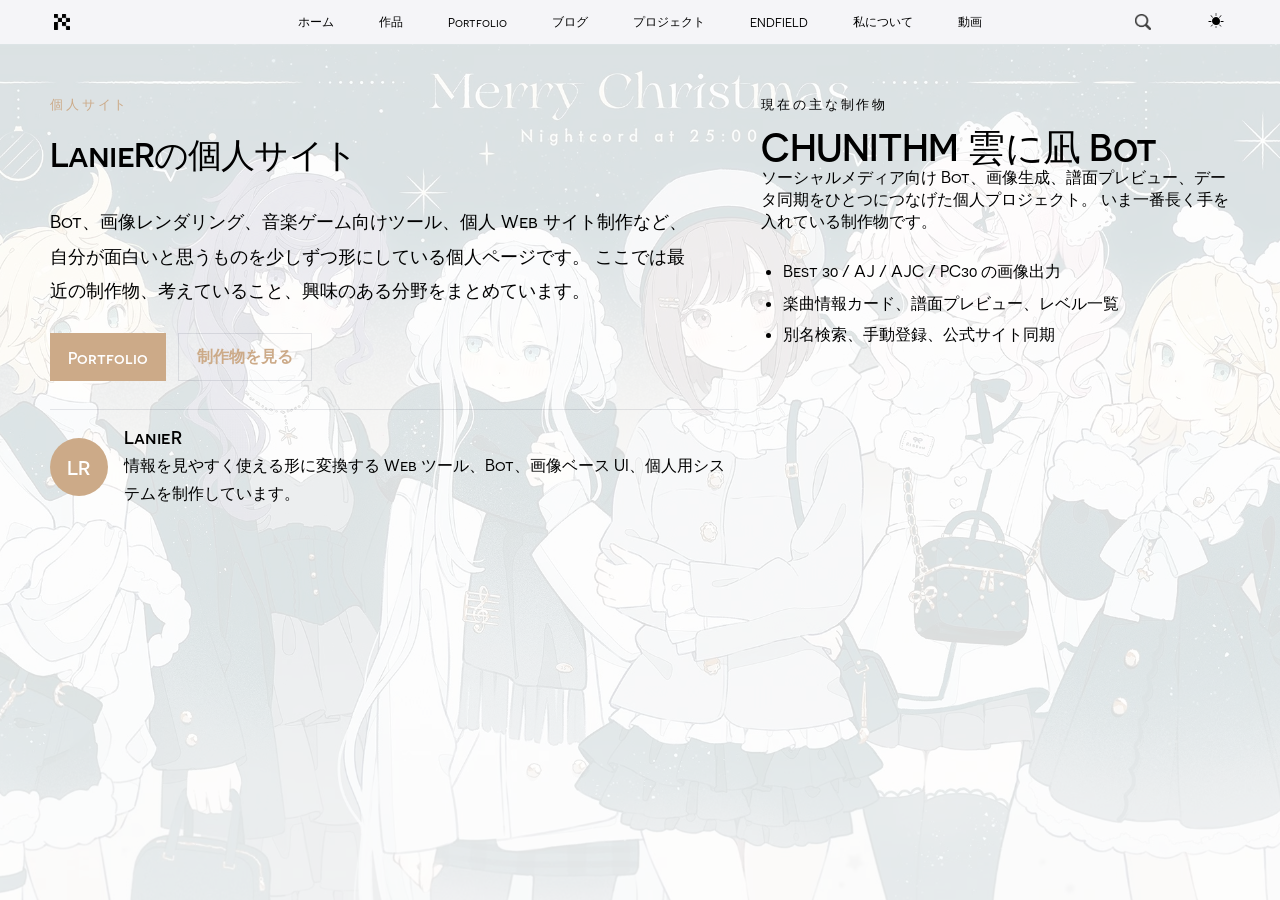
==== commit 8f022183: "Generalize portfolio page" ====
--- a/index.html
+++ b/index.html
@@ -32,7 +32,7 @@
               <div class="nav-links">
                 <a class="nav-trigger" data-menu="home" href="#top">ホーム</a>
                 <a class="nav-trigger" data-menu="archive" href="./projects.html">作品</a>
-                <a class="nav-trigger" data-menu="portfolio" href="./kmd-portfolio.html">Portfolio</a>
+                <a class="nav-trigger" data-menu="portfolio" href="./portfolio.html">Portfolio</a>
                 <a class="nav-trigger" data-menu="blog" href="#top">ブログ</a>
                 <a class="nav-trigger" data-menu="projects" href="./projects.html#chunithm-bot">プロジェクト</a>
                 <a class="nav-trigger" data-menu="endfield" href="./endfield.html">ENDFIELD</a>
@@ -201,7 +201,7 @@
               ここでは最近の制作物、考えていること、興味のある分野をまとめています。
             </p>
             <div class="hero-actions">
-              <a class="button primary" href="./kmd-portfolio.html">KMD Portfolio</a>
+              <a class="button primary" href="./portfolio.html">Portfolio</a>
               <a class="button secondary" href="./projects.html#chunithm-bot">制作物を見る</a>
             </div>
 
--- a/styles.css
+++ b/styles.css
@@ -911,6 +911,161 @@
   min-height: 240px;
 }
 
+.gacha-hero-card-character {
+  position: relative;
+}
+
+.gacha-target-potential-panel {
+  position: absolute;
+  top: 16px;
+  left: 22px;
+  z-index: 2;
+  display: grid;
+  gap: 10px;
+  justify-items: start;
+  text-align: left;
+}
+
+.gacha-target-potential-panel > span {
+  color: var(--text);
+  font-size: 18px;
+  font-weight: 600;
+  line-height: 1;
+}
+
+.gacha-target-potential-control {
+  display: inline-flex;
+  align-items: center;
+  gap: 2px;
+}
+
+.gacha-potential-stepper {
+  min-width: 48px;
+  height: 30px;
+  padding: 0 2px;
+}
+
+.gacha-potential-stepper button {
+  width: 13px;
+  height: 22px;
+}
+
+.gacha-potential-stepper .gacha-stepper-input {
+  width: 18px;
+  min-width: 18px;
+}
+
+.gacha-potential-icon-placeholder {
+  display: inline-flex;
+  align-items: center;
+  justify-content: center;
+  position: relative;
+  min-width: 30px;
+  width: 30px;
+  height: 30px;
+  padding: 0;
+  border-radius: 999px;
+  background: transparent;
+  color: rgba(0, 0, 0, 0.72);
+  font-family: "Novecento Sans Wide", "Endfield PingFang SC", "PingFang SC", sans-serif;
+  font-size: 14px;
+  line-height: 1;
+}
+
+.gacha-potential-icon-image {
+  position: absolute;
+  inset: 0;
+  display: block;
+  width: 30px;
+  height: 30px;
+  object-fit: contain;
+  opacity: 0;
+  transform: scale(0.9);
+  transition:
+    opacity 0.22s ease,
+    transform 0.22s ease;
+}
+
+.gacha-potential-icon-image.is-visible {
+  opacity: 1;
+  transform: scale(1);
+}
+
+.gacha-potential-icon-image-previous {
+  z-index: 1;
+}
+
+.gacha-potential-icon-image-current {
+  z-index: 2;
+}
+
+.gacha-target-probability-panel {
+  position: absolute;
+  top: 24px;
+  right: 26px;
+  z-index: 2;
+  display: grid;
+  width: 122px;
+  gap: 7px;
+  justify-items: end;
+}
+
+.gacha-target-probability-track {
+  width: 100%;
+  height: 16px;
+  overflow: hidden;
+  border-radius: 999px;
+  background: rgba(0, 0, 0, 0.08);
+}
+
+.gacha-target-probability-track span {
+  position: relative;
+  display: block;
+  width: 0;
+  height: 100%;
+  overflow: hidden;
+  border-radius: inherit;
+  transition: width 0.28s ease;
+}
+
+.gacha-target-probability-track span::before {
+  content: "";
+  position: absolute;
+  inset: 0 auto 0 0;
+  width: 122px;
+  border-radius: inherit;
+  background: linear-gradient(90deg, #d94b4b 0%, #d94b4b 15%, #ee8e34 33.333%, #ebcc49 66.667%, #4eb263 100%);
+}
+
+.gacha-target-probability-value {
+  display: inline-flex;
+  align-items: flex-start;
+  justify-content: flex-end;
+  gap: 2px;
+  font-family: "Novecento Sans Wide", "Endfield PingFang SC", "PingFang SC", sans-serif;
+  font-size: 18px;
+  font-weight: 600;
+  line-height: 1;
+}
+
+.gacha-target-probability-value sup {
+  color: rgba(0, 0, 0, 0.52);
+  font-size: 10px;
+  line-height: 1;
+  transform: translateY(-0.28em);
+}
+
+.gacha-probability-note {
+  max-width: 92%;
+  margin: 4px auto 0;
+  color: rgba(0, 0, 0, 0.52);
+  font-family: "Endfield PingFang SC", "PingFang SC", sans-serif;
+  font-size: 12px;
+  font-weight: 500;
+  line-height: 1.55;
+  text-align: center;
+}
+
 .gacha-scroll-panel {
   width: 100%;
   height: 620px;
@@ -2702,7 +2857,7 @@
   }
 }
 
-/* KMD application portfolio page */
+/* Portfolio page */
 .portfolio-page {
   background: #f7f5f0;
   color: #151515;
@@ -2941,3 +3096,18 @@
     padding-top: 44px;
   }
 }
+
+.portfolio-statement-card {
+  display: grid;
+  gap: 18px;
+  max-width: 880px;
+  padding: 30px;
+  background: #fff;
+  border: 1px solid rgba(21, 21, 21, 0.1);
+}
+
+.portfolio-statement-card p {
+  color: rgba(21, 21, 21, 0.76);
+  font-size: 17px;
+  line-height: 1.86;
+}
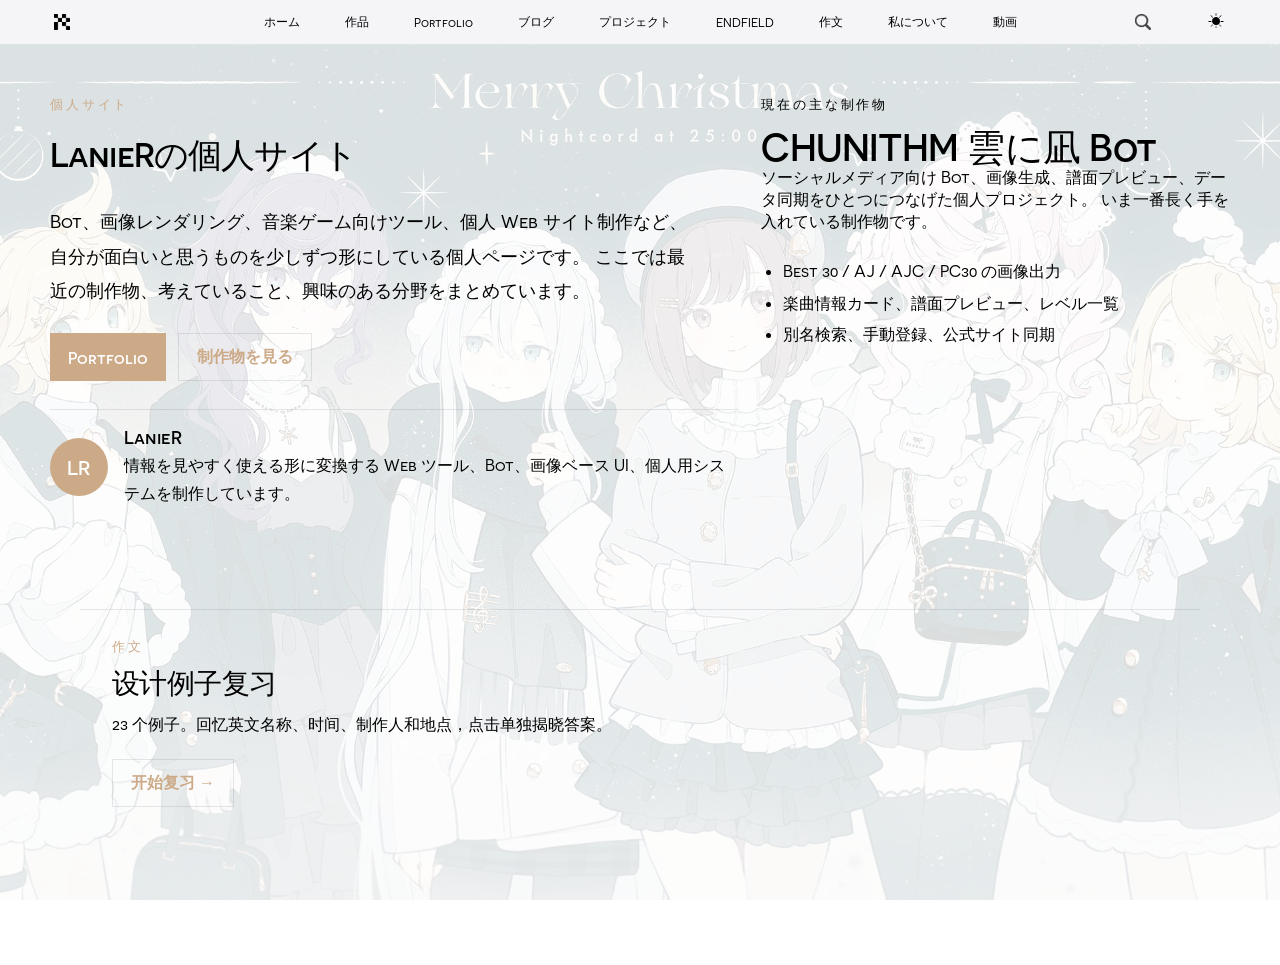
==== commit 85a73591: "Add essay revision section and navigation to personal homepage" ====
--- a/index.html
+++ b/index.html
@@ -36,6 +36,7 @@
                 <a class="nav-trigger" data-menu="blog" href="#top">ブログ</a>
                 <a class="nav-trigger" data-menu="projects" href="./projects.html#chunithm-bot">プロジェクト</a>
                 <a class="nav-trigger" data-menu="endfield" href="./endfield.html">ENDFIELD</a>
+                <a href="./essays/">作文</a>
                 <a class="nav-trigger" data-menu="about" href="#top">私について</a>
                 <a class="nav-trigger" data-menu="videos" href="#videos">動画</a>
               </div>
@@ -73,6 +74,7 @@
                   <p class="mega-label">注目セクション</p>
                   <a href="#top">このサイトについて</a>
                   <a href="#videos">動画置き場</a>
+                  <a href="./essays/">作文 · 例子复习</a>
                 </div>
                 <div class="mega-column">
                   <p class="mega-label">ナビゲーション</p>
@@ -120,6 +122,7 @@
               <section class="mega-panel" data-panel="projects">
                 <div class="mega-column mega-column-primary">
                   <p class="mega-label">プロジェクトを見る</p>
+                  <a href="./sgg-koryukai/index.html">SGG交流会</a>
                   <a href="./projects.html#chunithm-bot">CHUNITHM 雲に凪 Bot</a>
                   <a href="./projects-tech.html#overview">技術解説</a>
                 </div>
@@ -230,6 +233,16 @@
         </div>
       </header>
 
+
+      <section class="section" id="essays" data-search="作文 小论文 例子 复习 设计">
+        <div style="max-width:1120px;margin:30px auto;padding:28px 32px;border-top:1px solid var(--line)">
+          <p class="eyebrow">作文</p>
+          <h2 style="font-size:28px;margin:0 0 12px">设计例子复习</h2>
+          <p style="line-height:1.8;margin:0 0 20px">23 个例子。回忆英文名称、时间、制作人和地点，点击单独揭晓答案。</p>
+          <a class="button secondary" href="./essays/">开始复习 →</a>
+        </div>
+      </section>
+
     </div>
   </body>
 </html>
--- a/styles.css
+++ b/styles.css
@@ -1,3113 +1,13 @@
-:root {
-  --bg: rgb(255, 255, 255);
-  --nav-height: 44px;
-  --nav-gap: 45px;
-  --home-bg-position-y: 35%;
-  --panel: rgba(255, 255, 255, 0.84);
-  --panel-strong: #ffffff;
-  --text: rgb(0, 0, 0);
-  --muted: rgb(0, 0, 0);
-  --line: rgba(19, 36, 61, 0.1);
-  --blue: #ccaa88;
-  --blue-2: #ccaa88;
-  --shadow: 0 24px 60px rgba(16, 35, 61, 0.12);
-}
-
-:root[data-theme="dark"] {
-  --bg: rgb(0, 0, 0);
-  --panel: rgb(45, 45, 48);
-  --panel-strong: rgb(45, 45, 48);
-  --text: rgb(255, 255, 255);
-  --muted: rgb(255, 255, 255);
-  --line: rgba(222, 236, 255, 0.12);
-  --blue: #ccaa88;
-  --blue-2: #ccaa88;
-  --shadow: 0 24px 60px rgba(0, 0, 0, 0.35);
-}
-
-@font-face {
-  font-family: "Endfield PingFang SC";
-  src: url("./assets/fonts/苹方黑体-准-简.ttf") format("truetype");
-  font-weight: 400;
-  font-style: normal;
-  font-display: swap;
-}
-
-@font-face {
-  font-family: "Endfield PingFang SC";
-  src: url("./assets/fonts/苹方黑体-中黑-简.ttf") format("truetype");
-  font-weight: 500;
-  font-style: normal;
-  font-display: swap;
-}
-
-@font-face {
-  font-family: "Endfield PingFang SC";
-  src: url("./assets/fonts/苹方黑体-中粗-简.ttf") format("truetype");
-  font-weight: 600;
-  font-style: normal;
-  font-display: swap;
-}
-
-@font-face {
-  font-family: "Novecento Sans Wide";
-  src: url("./assets/fonts/novecento/Novecentosanswide-Light.otf") format("opentype");
-  font-weight: 300;
-  font-style: normal;
-  font-display: swap;
-}
-
-@font-face {
-  font-family: "Novecento Sans Wide";
-  src: url("./assets/fonts/novecento/Novecentosanswide-Book.otf") format("opentype");
-  font-weight: 350;
-  font-style: normal;
-  font-display: swap;
-}
-
-@font-face {
-  font-family: "Novecento Sans Wide";
-  src: url("./assets/fonts/novecento/Novecentosanswide-Normal.otf") format("opentype");
-  font-weight: 400;
-  font-style: normal;
-  font-display: swap;
-}
-
-@font-face {
-  font-family: "Novecento Sans Wide";
-  src: url("./assets/fonts/novecento/Novecentosanswide-Medium.otf") format("opentype");
-  font-weight: 500;
-  font-style: normal;
-  font-display: swap;
-}
-
-@font-face {
-  font-family: "Novecento Sans Wide";
-  src: url("./assets/fonts/novecento/Novecentosanswide-Medium.otf") format("opentype");
-  font-weight: 600;
-  font-style: normal;
-  font-display: swap;
-}
-
-@font-face {
-  font-family: "Novecento Sans Wide";
-  src: url("./assets/fonts/novecento/Novecentosanswide-Medium.otf") format("opentype");
-  font-weight: 700;
-  font-style: normal;
-  font-display: swap;
-}
-
-* {
-  box-sizing: border-box;
-}
-
-html {
-  scroll-behavior: smooth;
-}
-
-body {
-  margin: 0;
-  color: var(--text);
-  font-family: "Novecento Sans Wide", "Endfield PingFang SC", "PingFang SC", "PingFangSC-Regular",
-    "PingFangSC-Medium", "PingFangSC-Semibold", "Hiragino Sans", "Yu Gothic", "Microsoft YaHei", sans-serif;
-  background: var(--bg);
-  transition: background-color 0.42s ease, color 0.42s ease;
-}
-
-.home-page .site-shell {
-  position: relative;
-  isolation: isolate;
-}
-
-.home-page .site-shell::before {
-  content: "";
-  position: fixed;
-  top: var(--nav-height);
-  right: 0;
-  bottom: 0;
-  left: 0;
-  background-image: url("./assets/home-bg-03.jpg");
-  background-size: cover;
-  background-position: center var(--home-bg-position-y);
-  background-repeat: no-repeat;
-  opacity: 0.14;
-  pointer-events: none;
-  z-index: -1;
-}
-
-:root[data-theme="dark"] .home-page .site-shell::before {
-  opacity: 0.1;
-}
-
-.site-shell {
-  width: 100%;
-  margin: 0;
-  padding: 0 0 72px;
-}
-
-.hero,
-.section {
-  border: none;
-  border-radius: 0;
-  background: transparent;
-  box-shadow: none;
-}
-
-.hero {
-  padding: 68px 0 28px;
-}
-
-.nav-region {
-  position: fixed;
-  top: 0;
-  left: 0;
-  width: 100%;
-  z-index: 30;
-}
-
-.project-page-view .nav-region {
-  position: relative;
-}
-
-.project-page-view .hero {
-  padding-top: 0;
-}
-
-.product-dark-page {
-  background: #000;
-  color: #f5f5f7;
-}
-
-.product-dark-page .site-shell {
-  background: #000;
-}
-
-.product-dark-page .subhero,
-.product-dark-page .product-page,
-.product-dark-page .section {
-  background: #000;
-}
-
-.product-dark-page .hero-text,
-.product-dark-page .body-text,
-.product-dark-page p,
-.product-dark-page .product-lead,
-.product-dark-page .highlight-tile span,
-.product-dark-page .minor-card p,
-.product-dark-page .b30-gallery figcaption,
-.product-dark-page .level-gallery figcaption {
-  color: rgba(255, 255, 255, 0.78);
-}
-
-.product-dark-page h1,
-.product-dark-page h2,
-.product-dark-page h3,
-.product-dark-page strong,
-.product-dark-page .product-local-title,
-.product-dark-page .product-local-nav-inner a {
-  color: #f5f5f7;
-}
-
-.topbar {
-  width: 100%;
-  min-height: 44px;
-  padding: 0 24px;
-  border-radius: 0;
-  background: rgb(245, 245, 248);
-  backdrop-filter: none;
-  box-shadow: none;
-  transition: background-color 0.42s ease, color 0.42s ease;
-}
-
-.project-page-view .topbar {
-  border-bottom: 1px solid var(--line);
-}
-
-:root[data-theme="dark"] .project-page-view .topbar {
-  background: rgb(45, 45, 48);
-  border-bottom-color: rgba(255, 255, 255, 0.08);
-}
-
-:root[data-theme="light"] .project-page-view .topbar {
-  background: rgb(245, 245, 248);
-  border-bottom-color: rgba(19, 36, 61, 0.08);
-}
-
-:root[data-theme="dark"] .project-page-view,
-:root[data-theme="dark"] .project-page-view .site-shell,
-:root[data-theme="dark"] .project-page-view .subhero,
-:root[data-theme="dark"] .project-page-view .product-page,
-:root[data-theme="dark"] .project-page-view .section {
-  background: #000;
-  color: #f5f5f7;
-}
-
-:root[data-theme="light"] .project-page-view,
-:root[data-theme="light"] .project-page-view .site-shell,
-:root[data-theme="light"] .project-page-view .subhero,
-:root[data-theme="light"] .project-page-view .product-page,
-:root[data-theme="light"] .project-page-view .section {
-  background: #fff;
-  color: #111;
-}
-
-:root[data-theme="light"] .project-page-view .hero-text,
-:root[data-theme="light"] .project-page-view .body-text,
-:root[data-theme="light"] .project-page-view p,
-:root[data-theme="light"] .project-page-view .product-lead,
-:root[data-theme="light"] .project-page-view .highlight-tile span,
-:root[data-theme="light"] .project-page-view .minor-card p,
-:root[data-theme="light"] .project-page-view .b30-gallery figcaption,
-:root[data-theme="light"] .project-page-view .level-gallery figcaption {
-  color: rgba(17, 17, 17, 0.72);
-}
-
-:root[data-theme="light"] .project-page-view h1,
-:root[data-theme="light"] .project-page-view h2,
-:root[data-theme="light"] .project-page-view h3,
-:root[data-theme="light"] .project-page-view strong,
-:root[data-theme="light"] .project-page-view .product-local-title,
-:root[data-theme="light"] .project-page-view .product-local-nav-inner a {
-  color: #111;
-}
-
-.topbar-inner {
-  display: grid;
-  grid-template-columns: 1fr auto 1fr;
-  align-items: center;
-  width: min(1180px, calc(100vw - 32px));
-  min-height: 44px;
-  margin: 0 auto;
-}
-
-.hero-grid,
-.section {
-  width: min(1180px, calc(100vw - 32px));
-  margin-left: auto;
-  margin-right: auto;
-}
-
-.brand {
-  display: inline-flex;
-  align-items: center;
-  justify-content: center;
-  width: 24px;
-  height: 24px;
-  flex: none;
-  justify-self: start;
-}
-
-.brand img {
-  display: block;
-  width: 16px;
-  height: 16px;
-  object-fit: contain;
-  transition: opacity 0.22s ease;
-}
-
-.nav-links {
-  display: flex;
-  gap: var(--nav-gap);
-  align-items: center;
-  justify-content: center;
-  grid-column: 2;
-}
-
-.nav-links a {
-  color: var(--text);
-  text-decoration: none;
-  font-weight: 400;
-  font-size: 12px;
-  white-space: nowrap;
-  transition: color 0.42s ease;
-}
-
-.nav-trigger {
-  position: relative;
-  display: inline-flex;
-  align-items: center;
-  min-height: 44px;
-}
-
-.nav-actions {
-  grid-column: 3;
-  justify-self: end;
-  display: flex;
-  align-items: center;
-  gap: var(--nav-gap);
-}
-
-.search-box {
-  display: flex;
-  align-items: center;
-  gap: 0;
-}
-
-.search-box input {
-  position: absolute;
-  width: 1px;
-  height: 1px;
-  padding: 0;
-  margin: -1px;
-  overflow: hidden;
-  clip: rect(0, 0, 0, 0);
-  border: 0;
-}
-
-.icon-button {
-  display: inline-flex;
-  align-items: center;
-  justify-content: center;
-  width: 28px;
-  height: 28px;
-  padding: 0;
-  border: none;
-  background: transparent;
-  color: var(--text);
-  cursor: pointer;
-  transition: color 0.42s ease, opacity 0.22s ease;
-}
-
-.theme-toggle {
-  margin-left: 0;
-}
-
-.search-button img {
-  display: block;
-  width: 16px;
-  height: 16px;
-  object-fit: contain;
-  transition: opacity 0.22s ease;
-}
-
-.theme-icon {
-  display: block;
-  font-size: 16px;
-  line-height: 1;
-  transition: opacity 0.22s ease, color 0.42s ease;
-}
-
-img[data-light][data-dark].is-fading,
-.theme-icon.is-fading {
-  opacity: 0;
-}
-
-:root[data-theme="dark"] .topbar {
-  background: rgb(45, 45, 48);
-}
-
-:root[data-theme="dark"] .nav-links a,
-:root[data-theme="dark"] .icon-button,
-:root[data-theme="dark"] .theme-icon {
-  color: rgb(255, 255, 255);
-}
-
-.nav-mega {
-  position: absolute;
-  top: 100%;
-  left: 0;
-  width: 100%;
-  background: rgb(245, 245, 248);
-  border-top: 1px solid rgba(19, 36, 61, 0.06);
-  opacity: 0;
-  visibility: hidden;
-  pointer-events: none;
-  transition: opacity 0.22s ease, visibility 0.22s ease, background-color 0.42s ease;
-}
-
-.nav-region.is-open .nav-mega {
-  opacity: 1;
-  visibility: visible;
-  pointer-events: auto;
-}
-
-.nav-mega-inner {
-  position: relative;
-  width: min(1180px, calc(100vw - 32px));
-  margin: 0 auto;
-  padding: 28px 8px 34px;
-  overflow: hidden;
-  transition: height 0.09s linear;
-  will-change: height;
-}
-
-.mega-panel {
-  position: absolute;
-  top: 28px;
-  left: 0;
-  display: grid;
-  grid-template-columns: 420px 220px 260px;
-  gap: 56px;
-  width: 100%;
-  max-width: 100%;
-  opacity: 0;
-  visibility: hidden;
-  pointer-events: none;
-  transition:
-    opacity 0.12s ease,
-    visibility 0s linear 0.12s;
-}
-
-.mega-panel.is-active {
-  opacity: 1;
-  visibility: visible;
-  pointer-events: auto;
-  transition:
-    opacity 0.12s ease,
-    visibility 0s linear 0s;
-}
-
-.mega-column {
-  display: flex;
-  flex-direction: column;
-  align-items: flex-start;
-  gap: 10px;
-}
-
-.mega-column > * {
-  opacity: 0;
-  transform: none;
-  transition: opacity 0.12s ease;
-}
-
-.nav-region.is-opening .mega-panel.is-active .mega-column > * {
-  animation: mega-item-rise 0.52s cubic-bezier(0.2, 0.7, 0.2, 1) both;
-}
-
-.nav-region.is-opening .mega-panel.is-active .mega-column > :nth-child(1) { animation-delay: 0s; }
-.nav-region.is-opening .mega-panel.is-active .mega-column > :nth-child(2) { animation-delay: 0.08s; }
-.nav-region.is-opening .mega-panel.is-active .mega-column > :nth-child(3) { animation-delay: 0.16s; }
-.nav-region.is-opening .mega-panel.is-active .mega-column > :nth-child(4) { animation-delay: 0.24s; }
-.nav-region.is-opening .mega-panel.is-active .mega-column > :nth-child(5) { animation-delay: 0.32s; }
-.nav-region.is-opening .mega-panel.is-active .mega-column > :nth-child(6) { animation-delay: 0.4s; }
-.nav-region.is-opening .mega-panel.is-active .mega-column > :nth-child(7) { animation-delay: 0.48s; }
-
-.nav-region.is-open:not(.is-opening) .mega-panel.is-active .mega-column > * {
-  opacity: 1;
-  animation: none;
-  transition-delay: 0s;
-}
-
-@keyframes mega-item-rise {
-  from {
-    opacity: 0;
-    transform: translateY(-14px);
-  }
-  to {
-    opacity: 1;
-    transform: translateY(0);
-  }
-}
-
-.mega-column-primary {
-  gap: 8px;
-}
-
-.mega-label {
-  margin: 0 0 14px;
-  font-size: 12px;
-  line-height: 1.4;
-  color: rgba(95, 99, 104, 0.88);
-}
-
-.mega-column a {
-  color: var(--text);
-  text-decoration: none;
-  font-size: 13px;
-  line-height: 1.5;
-  font-weight: 500;
-  transition: color 0.24s ease;
-}
-
-.mega-column-primary a {
-  font-size: clamp(28px, 3vw, 34px);
-  line-height: 1.18;
-  letter-spacing: -0.03em;
-  font-weight: 600;
-}
-
-.mega-column a:hover {
-  color: var(--blue);
-}
-
-:root[data-theme="dark"] .nav-mega {
-  background: rgb(45, 45, 48);
-  border-top-color: rgba(255, 255, 255, 0.08);
-}
-
-:root[data-theme="dark"] .mega-label {
-  color: rgba(168, 168, 173, 0.92);
-}
-
-.hero-grid {
-  display: grid;
-  grid-template-columns: 1.25fr 0.85fr;
-  gap: 22px;
-  margin-top: 28px;
-}
-
-.eyebrow {
-  margin: 0 0 10px;
-  color: var(--blue);
-  font-size: 13px;
-  font-weight: 500;
-  letter-spacing: 0.22em;
-  text-transform: uppercase;
-}
-
-h1,
-h2,
-h3,
-p {
-  margin: 0;
-}
-
-h1 {
-  font-size: clamp(20px, 3.1vw, 34px);
-  line-height: 1.72;
-  letter-spacing: -0.025em;
-  font-weight: 500;
-}
-
-h2 {
-  font-size: clamp(26px, 4.2vw, 38px);
-  line-height: 1.14;
-  letter-spacing: -0.02em;
-  font-weight: 500;
-}
-
-h3 {
-  font-weight: 500;
-}
-
-.hero-text,
-.body-text,
-.project-copy p,
-.hero-card p,
-.contact-label,
-.bullet-list,
-.mini-label {
-  color: var(--muted);
-}
-
-.hero-text {
-  max-width: 640px;
-  margin-top: 22px;
-  font-size: 18px;
-  line-height: 1.9;
-}
-
-.hero-actions {
-  display: flex;
-  gap: 12px;
-  margin-top: 26px;
-}
-
-.profile-strip {
-  display: flex;
-  align-items: center;
-  gap: 16px;
-  margin-top: 28px;
-  padding: 16px 0;
-  border-top: 1px solid var(--line);
-  background: transparent;
-}
-
-.avatar-badge {
-  display: grid;
-  place-items: center;
-  width: 58px;
-  height: 58px;
-  border-radius: 50%;
-  color: #fff;
-  font-size: 20px;
-  font-weight: 600;
-  letter-spacing: 0.04em;
-  background: linear-gradient(135deg, var(--blue), var(--blue-2));
-  flex: none;
-}
-
-.profile-copy strong {
-  display: block;
-  margin-bottom: 4px;
-  font-size: 18px;
-  font-weight: 600;
-}
-
-.profile-copy p {
-  color: var(--muted);
-  line-height: 1.75;
-}
-
-.button {
-  display: inline-flex;
-  align-items: center;
-  justify-content: center;
-  min-height: 48px;
-  padding: 0 18px;
-  border-radius: 0;
-  text-decoration: none;
-  font-weight: 600;
-}
-
-.button.primary {
-  color: #fff;
-  background: var(--blue);
-}
-
-.button.secondary {
-  color: var(--blue);
-  background: transparent;
-  border: 1px solid var(--line);
-}
-
-.hero-card,
-.project-card,
-.info-panel,
-.contact-card {
-  border: none;
-  border-radius: 0;
-  background: transparent;
-}
-
-.hero-card {
-  padding: 0;
-}
-
-.hero-card h2 {
-  margin-top: 6px;
-}
-
-.hero-points {
-  margin: 22px 0 0;
-  padding-left: 22px;
-  color: var(--muted);
-  line-height: 1.95;
-}
-
-.endfield-main {
-  width: min(1360px, calc(100vw - 72px));
-  margin: 0 auto;
-}
-
-.endfield-gacha-page .hero {
-  padding-bottom: 0;
-}
-
-.endfield-gacha-page .site-shell {
-  padding-bottom: 36px;
-}
-
-.endfield-gacha-page .hero-grid {
-  width: min(1360px, calc(100vw - 72px));
-  grid-template-columns: 1fr;
-  gap: 0;
-  margin: 18px auto 0;
-}
-
-.endfield-gacha-page .hero-copy {
-  max-width: none;
-  justify-self: start;
-  text-align: left;
-}
-
-.endfield-gacha-page .hero-copy h1 {
-  margin: 0;
-  font-size: clamp(38px, 4.7vw, 76px);
-  line-height: 1.03;
-  letter-spacing: -0.05em;
-}
-
-.endfield-section {
-  padding: 0;
-}
-
-.endfield-section-head {
-  margin-top: 30px;
-  margin-bottom: 0;
-}
-
-.gacha-layout {
-  display: grid;
-  grid-template-columns: repeat(2, minmax(0, 1fr));
-  gap: 22px;
-  margin-top: 18px;
-}
-
-.gacha-card {
-  padding: 24px 28px;
-  border: 1px solid var(--line);
-  background: #f5f5f7;
-}
-
-.gacha-card-primary,
-.gacha-card-results {
-  grid-column: 1 / -1;
-}
-
-.gacha-toolbar-card {
-  padding: 0;
-  border: none;
-  background: transparent;
-}
-
-.gacha-toolbar-shell {
-  display: grid;
-  grid-template-columns: 560px minmax(0, 1fr);
-  gap: 32px;
-  align-items: start;
-}
-
-.gacha-toolbar-column {
-  display: grid;
-  gap: 18px;
-}
-
-.gacha-toolbar-column > .gacha-toolbar-group:first-child .gacha-pill-row {
-  display: grid;
-  grid-template-columns: repeat(3, minmax(0, 1fr));
-  gap: 10px;
-}
-
-.gacha-toolbar-column > .gacha-toolbar-group:first-child .gacha-pool-button {
-  width: 100%;
-  min-height: 60px;
-  padding: 9px 14px;
-}
-
-.gacha-toolbar-column > .gacha-toolbar-group:first-child .gacha-pool-button span {
-  font-size: 22px;
-  line-height: 1.18;
-}
-
-.gacha-toolbar-column > .gacha-toolbar-group:first-child .gacha-pool-button strong {
-  font-size: 16px;
-}
-
-.gacha-inventory-panel {
-  min-height: 100%;
-  padding: 24px 26px;
-  border: none;
-  border-radius: 0;
-  background: #f5f5f7;
-  box-shadow: none;
-}
-
-.gacha-inventory-row {
-  display: grid;
-  grid-template-columns: repeat(5, minmax(0, 1fr));
-  gap: 16px;
-}
-
-.gacha-inventory-item {
-  position: relative;
-  display: grid;
-  justify-items: center;
-  gap: 14px;
-  padding: 10px 4px 0;
-}
-
-.gacha-inventory-item img {
-  width: 72px;
-  height: 72px;
-  object-fit: contain;
-  pointer-events: none;
-  user-select: none;
-}
-
-.gacha-inventory-item input {
-  width: 100%;
-  min-width: 0;
-  height: 46px;
-  padding: 0 14px 4px;
-  border: 1px solid rgba(204, 170, 136, 0.34);
-  border-radius: 999px;
-  background: rgba(255, 255, 255, 0.92);
-  color: var(--text);
-  text-align: center;
-  font-size: 22px;
-  font-weight: 400;
-  font-family: "Novecento Sans Wide", "Endfield PingFang SC", "PingFang SC", sans-serif;
-  line-height: 1;
-  vertical-align: middle;
-  outline: none;
-  transition:
-    border-color 0.22s ease,
-    box-shadow 0.22s ease,
-    background-color 0.22s ease,
-    transform 0.22s ease;
-}
-
-.gacha-inventory-item:hover input,
-.gacha-inventory-item:focus-within input {
-  border-color: rgba(204, 170, 136, 0.82);
-  background: rgba(204, 170, 136, 0.08);
-  box-shadow: none;
-  transform: translateY(-1px);
-}
-
-.gacha-inventory-item input::-webkit-outer-spin-button,
-.gacha-inventory-item input::-webkit-inner-spin-button {
-  margin: 0;
-  -webkit-appearance: none;
-}
-
-.gacha-inventory-item input[type="number"] {
-  appearance: textfield;
-  -moz-appearance: textfield;
-}
-
-.visually-hidden {
-  position: absolute;
-  width: 1px;
-  height: 1px;
-  padding: 0;
-  margin: -1px;
-  overflow: hidden;
-  clip: rect(0, 0, 0, 0);
-  white-space: nowrap;
-  border: 0;
-}
-
-.gacha-hero-panels {
-  display: grid;
-  grid-template-columns: 560px minmax(0, 1fr);
-  gap: 32px;
-  align-items: start;
-  grid-column: 1 / -1;
-  margin-top: -12px;
-}
-
-.gacha-hero-stack {
-  display: grid;
-  gap: 24px;
-}
-
-.gacha-hero-card {
-  display: grid;
-  gap: 6px;
-  min-height: 620px;
-  padding: 20px 44px 0;
-  border: none;
-  background: #f5f5f7;
-  text-align: center;
-  overflow: hidden;
-}
-
-.gacha-hero-card-character {
-  width: 100%;
-  min-height: 360px;
-}
-
-.gacha-hero-card-placeholder {
-  position: relative;
-  width: 100%;
-  min-height: 620px;
-  padding: 0;
-  overflow: hidden;
-}
-
-.gacha-hero-card-weapon-panel {
-  min-height: 240px;
-}
-
-.gacha-hero-card-character {
-  position: relative;
-}
-
-.gacha-target-potential-panel {
-  position: absolute;
-  top: 16px;
-  left: 22px;
-  z-index: 2;
-  display: grid;
-  gap: 10px;
-  justify-items: start;
-  text-align: left;
-}
-
-.gacha-target-potential-panel > span {
-  color: var(--text);
-  font-size: 18px;
-  font-weight: 600;
-  line-height: 1;
-}
-
-.gacha-target-potential-control {
-  display: inline-flex;
-  align-items: center;
-  gap: 2px;
-}
-
-.gacha-potential-stepper {
-  min-width: 48px;
-  height: 30px;
-  padding: 0 2px;
-}
-
-.gacha-potential-stepper button {
-  width: 13px;
-  height: 22px;
-}
-
-.gacha-potential-stepper .gacha-stepper-input {
-  width: 18px;
-  min-width: 18px;
-}
-
-.gacha-potential-icon-placeholder {
-  display: inline-flex;
-  align-items: center;
-  justify-content: center;
-  position: relative;
-  min-width: 30px;
-  width: 30px;
-  height: 30px;
-  padding: 0;
-  border-radius: 999px;
-  background: transparent;
-  color: rgba(0, 0, 0, 0.72);
-  font-family: "Novecento Sans Wide", "Endfield PingFang SC", "PingFang SC", sans-serif;
-  font-size: 14px;
-  line-height: 1;
-}
-
-.gacha-potential-icon-image {
-  position: absolute;
-  inset: 0;
-  display: block;
-  width: 30px;
-  height: 30px;
-  object-fit: contain;
-  opacity: 0;
-  transform: scale(0.9);
-  transition:
-    opacity 0.22s ease,
-    transform 0.22s ease;
-}
-
-.gacha-potential-icon-image.is-visible {
-  opacity: 1;
-  transform: scale(1);
-}
-
-.gacha-potential-icon-image-previous {
-  z-index: 1;
-}
-
-.gacha-potential-icon-image-current {
-  z-index: 2;
-}
-
-.gacha-target-probability-panel {
-  position: absolute;
-  top: 24px;
-  right: 26px;
-  z-index: 2;
-  display: grid;
-  width: 122px;
-  gap: 7px;
-  justify-items: end;
-}
-
-.gacha-target-probability-track {
-  width: 100%;
-  height: 16px;
-  overflow: hidden;
-  border-radius: 999px;
-  background: rgba(0, 0, 0, 0.08);
-}
-
-.gacha-target-probability-track span {
-  position: relative;
-  display: block;
-  width: 0;
-  height: 100%;
-  overflow: hidden;
-  border-radius: inherit;
-  transition: width 0.28s ease;
-}
-
-.gacha-target-probability-track span::before {
-  content: "";
-  position: absolute;
-  inset: 0 auto 0 0;
-  width: 122px;
-  border-radius: inherit;
-  background: linear-gradient(90deg, #d94b4b 0%, #d94b4b 15%, #ee8e34 33.333%, #ebcc49 66.667%, #4eb263 100%);
-}
-
-.gacha-target-probability-value {
-  display: inline-flex;
-  align-items: flex-start;
-  justify-content: flex-end;
-  gap: 2px;
-  font-family: "Novecento Sans Wide", "Endfield PingFang SC", "PingFang SC", sans-serif;
-  font-size: 18px;
-  font-weight: 600;
-  line-height: 1;
-}
-
-.gacha-target-probability-value sup {
-  color: rgba(0, 0, 0, 0.52);
-  font-size: 10px;
-  line-height: 1;
-  transform: translateY(-0.28em);
-}
-
-.gacha-probability-note {
-  max-width: 92%;
-  margin: 4px auto 0;
-  color: rgba(0, 0, 0, 0.52);
-  font-family: "Endfield PingFang SC", "PingFang SC", sans-serif;
-  font-size: 12px;
-  font-weight: 500;
-  line-height: 1.55;
-  text-align: center;
-}
-
-.gacha-scroll-panel {
-  width: 100%;
-  height: 620px;
-  overflow-y: auto;
-  overflow-x: hidden;
-  overscroll-behavior: contain;
-  -webkit-overflow-scrolling: touch;
-  padding: 18px 18px 78px;
-}
-
-.gacha-scroll-content {
-  display: grid;
-  gap: 18px;
-}
-
-.gacha-scroll-card {
-  padding: 22px 22px 24px;
-  background: rgba(255, 255, 255, 0.72);
-}
-
-.gacha-scroll-card:has(.gacha-paid-groups) {
-  padding-bottom: 0;
-}
-
-.gacha-scroll-card-head {
-  display: grid;
-  gap: 8px;
-  margin-bottom: 16px;
-}
-
-.gacha-scroll-card-head h3 {
-  font-size: 28px;
-  line-height: 1.08;
-}
-
-.gacha-income-list {
-  display: grid;
-  gap: 8px;
-}
-
-.gacha-income-item {
-  display: flex;
-  align-items: center;
-  justify-content: space-between;
-  gap: 18px;
-  padding: 11px 0;
-}
-
-.gacha-income-item:first-child {
-  border-top: none;
-  padding-top: 0;
-}
-
-.gacha-income-copy {
-  display: grid;
-  gap: 2px;
-  text-align: left;
-}
-
-.gacha-income-copy strong {
-  font-size: 19px;
-  font-weight: 500;
-}
-
-.gacha-income-copy p {
-  color: var(--muted);
-  font-size: 15px;
-  line-height: 1.35;
-}
-
-.gacha-income-value,
-.gacha-income-total strong {
-  font-family: "Novecento Sans Wide", "Endfield PingFang SC", "PingFang SC", sans-serif;
-  font-size: 28px;
-  font-weight: 400;
-  line-height: 1.05;
-  display: inline-block;
-  transform: translateY(-4px);
-}
-
-.gacha-income-reward {
-  display: inline-flex;
-  align-items: center;
-  justify-content: flex-end;
-  gap: 9px;
-  white-space: nowrap;
-}
-
-.gacha-income-reward img {
-  width: 34px;
-  height: 34px;
-  object-fit: contain;
-  flex: 0 0 auto;
-}
-
-.gacha-inline-input {
-  display: inline-flex;
-  align-items: center;
-  justify-content: center;
-  width: 138px;
-  gap: 9px;
-}
-
-.gacha-monthly-pass-input {
-  width: 164px;
-}
-
-.gacha-inline-input > img,
-.gacha-weapon-ticket-stack img {
-  width: 34px;
-  height: 34px;
-  object-fit: contain;
-  flex: 0 0 auto;
-}
-
-.gacha-inline-input input {
-  width: 100%;
-  min-width: 0;
-  height: 44px;
-  padding: 0 12px 8px;
-  border: 1px solid rgba(204, 170, 136, 0.34);
-  border-radius: 999px;
-  background: rgba(255, 255, 255, 0.92);
-  color: var(--text);
-  text-align: center;
-  font-size: 28px;
-  font-weight: 400;
-  font-family: "Novecento Sans Wide", "Endfield PingFang SC", "PingFang SC", sans-serif;
-  line-height: 1;
-  outline: none;
-  transition:
-    border-color 0.22s ease,
-    background-color 0.22s ease,
-    transform 0.22s ease;
-}
-
-.gacha-inline-input:hover input,
-.gacha-inline-input:focus-within input {
-  border-color: rgba(204, 170, 136, 0.82);
-  background: rgba(204, 170, 136, 0.08);
-  transform: translateY(-1px);
-}
-
-.gacha-income-total {
-  display: flex;
-  align-items: baseline;
-  justify-content: space-between;
-  margin-top: 18px;
-  padding-top: 16px;
-  border-top: 1px solid rgba(19, 36, 61, 0.08);
-}
-
-.gacha-paid-groups {
-  display: grid;
-  gap: 22px;
-}
-
-.gacha-paid-group {
-  display: grid;
-  gap: 12px;
-}
-
-.gacha-paid-group-head {
-  padding-top: 6px;
-  border-top: 1px solid rgba(19, 36, 61, 0.08);
-}
-
-.gacha-paid-group:first-child .gacha-paid-group-head {
-  padding-top: 0;
-  border-top: none;
-}
-
-.gacha-paid-group-head span {
-  display: inline-block;
-  color: var(--muted);
-  font-size: 14px;
-  line-height: 1.3;
-}
-
-.gacha-paid-list {
-  display: grid;
-  gap: 8px;
-}
-
-.gacha-paid-item {
-  display: flex;
-  align-items: center;
-  justify-content: space-between;
-  gap: 18px;
-  padding: 8px 0;
-}
-
-.gacha-paid-item-input {
-  align-items: center;
-}
-
-.gacha-paid-copy {
-  display: grid;
-  gap: 2px;
-  text-align: left;
-}
-
-.gacha-paid-copy strong {
-  font-size: 18px;
-  font-weight: 500;
-}
-
-.gacha-paid-copy p {
-  color: var(--muted);
-  font-size: 14px;
-  line-height: 1.35;
-}
-
-.gacha-paid-item-meta {
-  display: inline-flex;
-  align-items: center;
-  justify-content: flex-end;
-  gap: 16px;
-  flex-wrap: wrap;
-}
-
-.gacha-paid-reward-stack {
-  display: flex;
-  align-items: center;
-  justify-content: flex-end;
-  gap: 14px;
-  flex-wrap: wrap;
-}
-
-.gacha-paid-reward {
-  display: inline-flex;
-  align-items: center;
-  gap: 9px;
-  min-height: 40px;
-  white-space: nowrap;
-}
-
-.gacha-paid-reward img {
-  width: 34px;
-  height: 34px;
-  object-fit: contain;
-  flex: 0 0 auto;
-}
-
-.gacha-paid-reward strong {
-  font-family: "Novecento Sans Wide", "Endfield PingFang SC", "PingFang SC", sans-serif;
-  font-size: 28px;
-  font-weight: 400;
-  line-height: 1;
-  display: inline-flex;
-  align-items: center;
-  height: 40px;
-  transform: translateY(-5px);
-}
-
-.gacha-stepper {
-  display: inline-flex;
-  align-items: center;
-  justify-content: center;
-  min-width: 118px;
-  height: 40px;
-  padding: 0 8px;
-  border: 1px solid rgba(204, 170, 136, 0.34);
-  border-radius: 999px;
-  background: rgba(255, 255, 255, 0.92);
-  transition:
-    border-color 0.22s ease,
-    background-color 0.22s ease,
-    transform 0.22s ease;
-}
-
-.gacha-stepper:hover {
-  border-color: rgba(204, 170, 136, 0.82);
-  background: rgba(204, 170, 136, 0.08);
-  transform: translateY(-1px);
-}
-
-.gacha-stepper button {
-  width: 28px;
-  height: 28px;
-  border: none;
-  border-radius: 999px;
-  background: transparent;
-  color: var(--text);
-  font-family: "Novecento Sans Wide", "Endfield PingFang SC", "PingFang SC", sans-serif;
-  font-size: 18px;
-  line-height: 1;
-  transform: translateY(-2px);
-  cursor: pointer;
-  transition: opacity 0.18s ease;
-}
-
-.gacha-stepper button.is-disabled {
-  opacity: 0.24;
-}
-
-.gacha-stepper-input {
-  width: 40px;
-  min-width: 40px;
-  padding: 0;
-  border: none;
-  background: transparent;
-  color: var(--text);
-  text-align: center;
-  font-family: "Novecento Sans Wide", "Endfield PingFang SC", "PingFang SC", sans-serif;
-  font-size: 18px;
-  line-height: 1;
-  transform: translateY(-2px);
-  outline: none;
-  appearance: textfield;
-  -moz-appearance: textfield;
-}
-
-.gacha-stepper-input::-webkit-outer-spin-button,
-.gacha-stepper-input::-webkit-inner-spin-button {
-  margin: 0;
-  -webkit-appearance: none;
-}
-
-.gacha-toggle-button {
-  min-width: 72px;
-  height: 40px;
-  padding: 0 16px;
-  border: 1px solid rgba(204, 170, 136, 0.34);
-  border-radius: 999px;
-  background: rgba(255, 255, 255, 0.92);
-  color: var(--text);
-  font-family: "Endfield PingFang SC", "PingFang SC", "Microsoft YaHei", sans-serif;
-  font-size: 15px;
-  line-height: 1;
-  cursor: pointer;
-  transition:
-    border-color 0.22s ease,
-    background-color 0.22s ease,
-    transform 0.22s ease;
-}
-
-.gacha-toggle-button:hover,
-.gacha-toggle-button.is-active {
-  border-color: rgba(204, 170, 136, 0.82);
-  background: rgba(204, 170, 136, 0.08);
-  transform: translateY(-1px);
-}
-
-.gacha-hero-card-head {
-  display: grid;
-  gap: 22px;
-  justify-items: center;
-}
-
-.gacha-hero-card-head h3 {
-  font-size: clamp(21px, 2.3vw, 55px);
-  line-height: 1.05;
-  letter-spacing: -0.04em;
-}
-
-.gacha-hero-card-head .eyebrow {
-  margin: 0 0 14px;
-}
-
-.gacha-source-module {
-  --gacha-source-total-y: 115px;
-  --gacha-source-bar-y: 125px;
-  --gacha-source-legend-y: 5px;
-  --gacha-source-percent-y: -3px;
-  --gacha-resource-summary-y: 8px;
-  --gacha-resource-number-y: -22px;
-  display: grid;
-  justify-items: center;
-  gap: 0;
-  width: 100%;
-  margin-top: -128px;
-}
-
-.gacha-source-total {
-  display: block;
-  font-size: clamp(38px, 3.35vw, 56px);
-  line-height: 1.08;
-  font-family: "Novecento Sans Wide", "Endfield PingFang SC", "PingFang SC", sans-serif;
-  transform: translateY(var(--gacha-source-total-y));
-}
-
-.gacha-source-progress {
-  display: flex;
-  width: min(100%, 560px);
-  height: 22px;
-  margin-top: var(--gacha-source-bar-y);
-  overflow: hidden;
-  border-radius: 999px;
-  background: rgba(255, 255, 255, 0.82);
-}
-
-.gacha-source-segment {
-  display: block;
-  height: 100%;
-  min-width: 0;
-  transition: width 0.28s ease;
-}
-
-.gacha-source-segment-inventory {
-  background: #ccaa88;
-}
-
-.gacha-source-segment-daily {
-  background: #bb6688;
-}
-
-.gacha-source-segment-event {
-  background: #8888cc;
-}
-
-.gacha-source-segment-paid {
-  background: #ddaacc;
-}
-
-.gacha-source-legend {
-  display: flex;
-  flex-wrap: wrap;
-  justify-content: center;
-  gap: 0 12px;
-  width: 100%;
-  margin-top: var(--gacha-source-legend-y);
-  color: var(--muted);
-  font-size: 16px;
-}
-
-.gacha-source-legend span {
-  display: inline-flex;
-  align-items: center;
-  gap: 8px;
-}
-
-.gacha-source-legend strong {
-  font-family: "Novecento Sans Wide", "Endfield PingFang SC", "PingFang SC", sans-serif;
-  color: var(--text);
-  font-weight: 400;
-  display: inline-flex;
-  align-items: center;
-  height: 40px;
-  font-size: 19px;
-  line-height: 1;
-  transform: translateY(var(--gacha-source-percent-y));
-}
-
-.gacha-paid-sticky-total {
-  position: absolute;
-  left: 18px;
-  right: 18px;
-  bottom: 0;
-  z-index: 3;
-  display: flex;
-  align-items: center;
-  justify-content: space-between;
-  gap: 18px;
-  margin: 0;
-  min-height: 67px;
-  padding: 0 34px;
-  border-top: 1px solid rgba(19, 36, 61, 0.1);
-  background: #f5f5f7;
-  opacity: 0;
-  pointer-events: none;
-  transition: opacity 0.16s ease;
-}
-
-.gacha-paid-sticky-total.is-visible {
-  opacity: 1;
-}
-
-.gacha-paid-sticky-total span {
-  color: var(--muted);
-}
-
-.gacha-paid-sticky-total strong {
-  font-family: "Novecento Sans Wide", "Endfield PingFang SC", "PingFang SC", sans-serif;
-  font-size: 28px;
-  font-weight: 400;
-  line-height: 1;
-  transform: translateY(-3px);
-}
-
-.gacha-resource-summary {
-  display: grid;
-  grid-template-columns: repeat(4, minmax(0, 1fr));
-  gap: 12px;
-  width: 100%;
-  margin-top: var(--gacha-resource-summary-y);
-}
-
-.gacha-resource-summary span {
-  display: grid;
-  justify-items: center;
-  gap: 6px;
-  min-width: 0;
-}
-
-.gacha-resource-summary img {
-  width: 56px;
-  height: 56px;
-  object-fit: contain;
-}
-
-.gacha-resource-summary strong {
-  font-family: "Novecento Sans Wide", "Endfield PingFang SC", "PingFang SC", sans-serif;
-  font-size: 28px;
-  font-weight: 400;
-  line-height: 1;
-  transform: translateY(var(--gacha-resource-number-y));
-}
-
-.gacha-source-dot {
-  width: 10px;
-  height: 10px;
-  border-radius: 999px;
-  flex: 0 0 auto;
-}
-
-.gacha-hero-card-head-weapon {
-  gap: 8px;
-  align-self: start;
-  margin-top: 0;
-}
-
-.gacha-weapon-quota-module {
-  display: grid;
-  grid-template-columns: 1fr 160px auto;
-  align-items: end;
-  gap: 22px;
-  margin-top: -58px;
-  transform: translateY(-32px);
-}
-
-.gacha-weapon-quota-pulls {
-  align-self: end;
-  justify-self: center;
-  font-family: "Novecento Sans Wide", "Endfield PingFang SC", "PingFang SC", sans-serif;
-  font-size: clamp(38px, 3.35vw, 56px);
-  line-height: 1.08;
-  transform: translateY(-32px);
-}
-
-.gacha-weapon-inputs {
-  display: grid;
-  gap: 12px;
-  justify-items: start;
-}
-
-.gacha-weapon-input {
-  width: 188px;
-}
-
-.gacha-weapon-ticket-stack {
-  display: inline-flex;
-  align-items: center;
-  gap: 4px;
-  flex: 0 0 auto;
-}
-
-.gacha-weapon-ticket-stack img {
-  width: 30px;
-  height: 30px;
-}
-
-.gacha-weapon-quota-total {
-  display: grid;
-  justify-items: center;
-  gap: 6px;
-}
-
-.gacha-weapon-quota-total img {
-  width: 64px;
-  height: 64px;
-  object-fit: contain;
-}
-
-.gacha-weapon-quota-total strong {
-  font-family: "Novecento Sans Wide", "Endfield PingFang SC", "PingFang SC", sans-serif;
-  font-size: 28px;
-  font-weight: 400;
-  line-height: 1;
-  transform: translateY(-4px);
-}
-
-.gacha-card-head {
-  display: grid;
-  gap: 8px;
-  margin-bottom: 18px;
-}
-
-.gacha-card-head h3 {
-  font-size: 22px;
-  line-height: 1.25;
-}
-
-.gacha-card-head p {
-  color: var(--muted);
-  line-height: 1.75;
-}
-
-.gacha-toolbar-group + .gacha-toolbar-group {
-  margin-top: 4px;
-}
-
-.gacha-mode-row {
-  display: flex;
-  align-items: center;
-  justify-content: flex-start;
-  gap: 18px;
-}
-
-.gacha-originium-toggle {
-  white-space: nowrap;
-}
-
-.gacha-toolbar-card .gacha-label {
-  margin-bottom: 10px;
-}
-
-.gacha-label {
-  display: block;
-  margin-bottom: 12px;
-  font-size: 12px;
-  font-weight: 700;
-  letter-spacing: 0.12em;
-  text-transform: uppercase;
-  color: rgba(95, 99, 104, 0.88);
-}
-
-.gacha-pill-row {
-  display: flex;
-  flex-wrap: wrap;
-  gap: 14px;
-}
-
-.gacha-pill-button {
-  min-height: 44px;
-  padding: 0 22px;
-  border: 1px solid var(--blue);
-  border-radius: 999px;
-  background: var(--blue);
-  color: #fff;
-  font: inherit;
-  font-weight: 400;
-  line-height: 1.1;
-  cursor: pointer;
-  text-align: center;
-  transition:
-    opacity 0.22s ease,
-    background-color 0.22s ease,
-    color 0.22s ease,
-    border-color 0.22s ease,
-    box-shadow 0.22s ease,
-    transform 0.22s ease;
-}
-
-.gacha-pool-button {
-  min-height: 70px;
-  width: fit-content;
-  min-width: 0;
-  padding: 11px 28px;
-  display: inline-grid;
-  gap: 4px;
-  align-content: center;
-  flex: 0 0 auto;
-}
-
-.gacha-pool-button span {
-  display: block;
-  font-size: 29px;
-  font-weight: 500;
-  line-height: 1.28;
-}
-
-.gacha-pool-button strong {
-  display: block;
-  font-size: 18px;
-  font-weight: 400;
-  letter-spacing: 0.08em;
-  line-height: 1.2;
-  font-family: "Novecento Sans Wide", "Endfield PingFang SC", "PingFang SC", sans-serif;
-}
-
-.gacha-pill-button:hover,
-.gacha-pill-button:focus-visible {
-  opacity: 0.9;
-  background-color: rgba(204, 170, 136, 0.08);
-  box-shadow: none;
-  transform: translateY(-1px);
-}
-
-.gacha-pill-button.gacha-pill-button-secondary {
-  background: transparent;
-  color: var(--blue);
-}
-
-.gacha-pill-button:not(.is-active) {
-  background: transparent;
-  color: var(--blue);
-}
-
-.gacha-pill-button.gacha-pill-button-secondary:hover,
-.gacha-pill-button.gacha-pill-button-secondary:focus-visible,
-.gacha-pill-button:not(.is-active):hover,
-.gacha-pill-button:not(.is-active):focus-visible {
-  background: rgba(204, 170, 136, 0.08);
-  color: var(--blue);
-}
-
-.gacha-pill-button.gacha-pill-button-secondary.is-active,
-.gacha-pill-button.is-active {
-  background: var(--blue);
-  color: #fff;
-}
-
-.gacha-result-tile,
-.gacha-rate-item {
-  padding: 18px;
-  border: 1px solid var(--line);
-  background: rgba(255, 255, 255, 0.88);
-}
-
-.gacha-result-tile span,
-.gacha-rate-item span {
-  display: block;
-  margin-bottom: 10px;
-  font-size: 12px;
-  color: rgba(95, 99, 104, 0.88);
-  letter-spacing: 0.08em;
-  text-transform: uppercase;
-}
-
-.gacha-result-tile strong,
-.gacha-rate-item strong {
-  display: block;
-  font-size: clamp(23px, 2.6vw, 34px);
-  line-height: 1.22;
-  font-family: "Novecento Sans Wide", "Endfield PingFang SC", "PingFang SC", sans-serif;
-  font-weight: 400;
-}
-
-.gacha-result-tile p {
-  margin-top: 10px;
-  color: var(--muted);
-  line-height: 1.7;
-}
-
-.gacha-days-badge {
-  display: inline-flex;
-  align-items: center;
-  justify-content: center;
-  min-height: 44px;
-  padding: 0 18px;
-  border-radius: 999px;
-  background: #3a3a3c;
-  color: #f5f5f7;
-  font-size: 19px;
-  font-weight: 400;
-  font-family: "Novecento Sans Wide", "Endfield PingFang SC", "PingFang SC", sans-serif;
-  line-height: 1.1;
-  white-space: nowrap;
-}
-
-.gacha-form-grid {
-  display: grid;
-  grid-template-columns: repeat(2, minmax(0, 1fr));
-  gap: 16px;
-}
-
-.gacha-field {
-  display: grid;
-  gap: 8px;
-}
-
-.gacha-field span {
-  font-size: 14px;
-  font-weight: 600;
-}
-
-.gacha-field input {
-  width: 100%;
-  min-height: 46px;
-  padding: 0 14px;
-  border: 1px solid var(--line);
-  border-radius: 0;
-  background: #fff;
-  color: var(--text);
-  font: inherit;
-}
-
-.gacha-rate-grid,
-.gacha-results-grid {
-  display: grid;
-  grid-template-columns: repeat(2, minmax(0, 1fr));
-  gap: 16px;
-}
-
-.gacha-results-grid {
-  grid-template-columns: repeat(3, minmax(0, 1fr));
-}
-
-.gacha-detail-list {
-  margin-top: 18px;
-  border-top: 1px solid var(--line);
-}
-
-.gacha-detail-row {
-  display: flex;
-  align-items: center;
-  justify-content: space-between;
-  gap: 16px;
-  padding: 15px 0;
-  border-bottom: 1px solid var(--line);
-}
-
-.gacha-detail-row span {
-  color: var(--muted);
-  line-height: 1.7;
-}
-
-.gacha-detail-row strong {
-  font-size: 18px;
-}
-
-:root[data-theme="dark"] .gacha-card,
-:root[data-theme="dark"] .gacha-hero-card,
-:root[data-theme="dark"] .gacha-hero-metric,
-:root[data-theme="dark"] .gacha-result-tile,
-:root[data-theme="dark"] .gacha-rate-item {
-  background: rgba(255, 255, 255, 0.02);
-}
-
-.endfield-gacha-page {
-  font-family: "Novecento Sans Wide", "Endfield PingFang SC", "PingFang SC", "PingFangSC-Regular",
-    "PingFangSC-Medium", "PingFangSC-Semibold", "Hiragino Sans GB", "Microsoft YaHei", sans-serif;
-}
-
-:root[data-theme="dark"] .gacha-field input {
-  background: rgba(255, 255, 255, 0.04);
-  color: #fff;
-}
-
-.bullet-list {
-  display: grid;
-  gap: 12px;
-  padding-left: 20px;
-  line-height: 1.8;
-}
-
-main {
-  display: grid;
-  gap: 24px;
-  margin-top: 24px;
-}
-
-.section {
-  padding: 28px;
-}
-
-.section-heading {
-  margin-bottom: 18px;
-}
-
-.project-grid {
-  display: grid;
-  grid-template-columns: 1fr 1fr;
-  gap: 18px;
-}
-
-.project-card {
-  overflow: hidden;
-  border-top: 1px solid var(--line);
-  padding-top: 18px;
-}
-
-.project-card.wide {
-  grid-column: 1 / -1;
-  display: grid;
-  grid-template-columns: 1.15fr 0.85fr;
-}
-
-.project-card img {
-  width: 100%;
-  height: 100%;
-  min-height: 280px;
-  object-fit: cover;
-  display: block;
-  background: linear-gradient(135deg, #d6ecff, #f2f8ff);
-}
-
-.project-copy {
-  padding: 20px;
-}
-
-.project-tag {
-  margin-bottom: 8px;
-  color: var(--blue);
-  font-size: 12px;
-  font-weight: 600;
-  letter-spacing: 0.16em;
-  text-transform: uppercase;
-}
-
-.project-copy h3 {
-  margin-bottom: 10px;
-  font-size: 28px;
-  line-height: 1.18;
-  letter-spacing: -0.03em;
-}
-
-.project-copy p {
-  line-height: 1.8;
-}
-
-.project-links {
-  margin-top: 18px;
-}
-
-.text-link {
-  color: var(--blue);
-  text-decoration: none;
-  font-weight: 600;
-}
-
-.pill-row {
-  display: flex;
-  flex-wrap: wrap;
-  gap: 10px;
-  margin-top: 18px;
-}
-
-.pill-row span {
-  padding: 8px 12px;
-  border-radius: 0;
-  background: transparent;
-  border: 1px solid var(--line);
-  color: var(--blue);
-  font-size: 13px;
-  font-weight: 600;
-}
-
-.split {
-  display: grid;
-  grid-template-columns: 1.1fr 0.9fr;
-  gap: 24px;
-}
-
-.body-text {
-  font-size: 17px;
-  line-height: 1.85;
-}
-
-.info-panel {
-  display: grid;
-  gap: 12px;
-  padding: 0;
-}
-
-.info-item {
-  padding: 14px 16px;
-  border-top: 1px solid var(--line);
-  background: transparent;
-}
-
-.info-label,
-.contact-label {
-  display: block;
-  margin-bottom: 8px;
-  font-size: 13px;
-  font-weight: 600;
-  letter-spacing: 0.08em;
-  text-transform: uppercase;
-}
-
-.info-item strong,
-.contact-card strong {
-  font-size: 18px;
-  line-height: 1.45;
-  font-weight: 600;
-}
-
-.mini-grid {
-  display: grid;
-  grid-template-columns: repeat(2, minmax(0, 1fr));
-  gap: 14px;
-}
-
-.mini-card {
-  padding: 16px;
-  border-top: 1px solid var(--line);
-  background: transparent;
-}
-
-.mini-label {
-  display: block;
-  margin-bottom: 8px;
-  font-size: 12px;
-  font-weight: 600;
-  letter-spacing: 0.12em;
-  text-transform: uppercase;
-}
-
-.mini-card strong {
-  font-size: 17px;
-  line-height: 1.5;
-  font-weight: 600;
-}
-
-.contact-grid {
-  display: grid;
-  grid-template-columns: repeat(3, minmax(0, 1fr));
-  gap: 16px;
-}
-
-.contact-card {
-  min-height: 132px;
-  padding: 18px;
-  color: var(--text);
-  text-decoration: none;
-  border-top: 1px solid var(--line);
-}
-
-.search-hit {
-  outline: 2px solid rgba(31, 120, 216, 0.38);
-  outline-offset: 6px;
-}
-
-.subhero {
-  padding-bottom: 24px;
-}
-
-.subhero-copy {
-  max-width: 780px;
-  margin-top: 28px;
-}
-
-.project-detail {
-  display: grid;
-  gap: 18px;
-}
-
-.detail-grid {
-  display: grid;
-  grid-template-columns: 1fr 1fr;
-  gap: 24px;
-  align-items: start;
-}
-
-.detail-grid.reverse {
-  grid-template-columns: 0.9fr 1.1fr;
-}
-
-.detail-visuals {
-  display: grid;
-  gap: 16px;
-}
-
-.detail-visuals.single {
-  grid-template-columns: 1fr;
-}
-
-.detail-visuals img {
-  width: 100%;
-  display: block;
-  border: none;
-  border-radius: 0;
-  background: transparent;
-  box-shadow: none;
-}
-
-.detail-copy {
-  display: grid;
-  gap: 18px;
-}
-
-.product-page {
-  display: grid;
-  gap: 20px;
-  margin-top: 0;
-}
-
-.product-local-nav {
-  position: fixed;
-  top: 0;
-  left: 0;
-  width: 100%;
-  z-index: 22;
-  padding: 0;
-  background: rgba(250, 250, 252, 0.92);
-  backdrop-filter: blur(18px);
-  border-bottom: 1px solid rgba(19, 36, 61, 0.08);
-  opacity: 0;
-  visibility: hidden;
-  transform: translateY(-8px);
-  pointer-events: none;
-  transition: opacity 0.22s ease, transform 0.22s ease, visibility 0.22s ease;
-}
-
-.project-page-view .product-local-nav.is-visible {
-  opacity: 1;
-  visibility: visible;
-  transform: translateY(0);
-  pointer-events: auto;
-}
-
-.product-dark-page .product-local-nav {
-  background: rgba(22, 22, 24, 0.92);
-  border-bottom-color: rgba(255, 255, 255, 0.08);
-}
-
-:root[data-theme="dark"] .product-local-nav {
-  background: rgba(22, 22, 24, 0.84);
-  border-bottom-color: rgba(255, 255, 255, 0.08);
-}
-
-.product-local-nav-inner {
-  width: min(1180px, calc(100vw - 32px));
-  margin: 0 auto;
-  display: flex;
-  align-items: center;
-  justify-content: space-between;
-  min-height: 52px;
-  gap: 24px;
-}
-
-.product-local-title,
-.product-local-nav-inner a {
-  color: var(--text);
-  text-decoration: none;
-  font-size: 12px;
-  font-weight: 500;
-  letter-spacing: 0.04em;
-}
-
-.product-local-title {
-  font-size: 21px;
-  letter-spacing: -0.03em;
-}
-
-.product-local-links {
-  display: flex;
-  align-items: center;
-  justify-content: flex-end;
-  gap: 28px;
-}
-
-.product-hero {
-  padding-top: 84px;
-  padding-bottom: 96px;
-}
-
-.product-hero-copy {
-  max-width: 1180px;
-  margin: 54px auto 0;
-  text-align: center;
-}
-
-.product-hero-copy h1 {
-  font-size: clamp(30px, 5.8vw, 62px);
-  line-height: 1.28;
-  letter-spacing: 0.09em;
-}
-
-.product-hero-copy .hero-text {
-  max-width: 980px;
-  margin-left: auto;
-  margin-right: auto;
-  font-size: clamp(16px, 2vw, 24px);
-  line-height: 1.82;
-}
-
-.product-hero-copy .eyebrow,
-.product-page .eyebrow,
-.product-page .product-kicker {
-  margin-top: 0;
-  margin-bottom: 0;
-  color: var(--blue);
-  font-size: 16px;
-  font-weight: 600;
-  letter-spacing: 0.08em;
-  text-transform: uppercase;
-}
-
-.product-hero-copy h1,
-.product-page h2 {
-  margin-top: 0;
-}
-
-.product-hero-copy .eyebrow + h1,
-.product-page .eyebrow + h2,
-.product-page .product-kicker + h2 {
-  margin-top: 28px;
-}
-
-.product-hero-center,
-.product-heading-center,
-.feature-copy-center {
-  text-align: center;
-}
-
-.product-kicker {
-  margin: 0;
-}
-
-.product-lead {
-  max-width: 820px;
-  margin: 34px auto 0;
-  color: var(--muted);
-  font-size: 20px;
-  line-height: 1.8;
-}
-
-.product-cta-row {
-  display: flex;
-  justify-content: center;
-  gap: 22px;
-  margin-top: 22px;
-}
-
-.product-cta-row a {
-  color: var(--blue);
-  text-decoration: none;
-  font-size: 17px;
-  font-weight: 500;
-}
-
-.product-hero-visual {
-  width: min(1180px, calc(100vw - 32px));
-  margin: 44px auto 0;
-  overflow: hidden;
-  background: transparent;
-}
-
-.product-hero-visual img {
-  display: block;
-  width: 100%;
-  height: auto;
-}
-
-.product-highlights {
-  padding-top: 26px;
-  background: #000;
-}
-
-.highlight-row {
-  display: grid;
-  grid-template-columns: repeat(5, minmax(0, 1fr));
-  gap: 14px;
-  margin-top: 34px;
-}
-
-.highlight-tile {
-  min-height: 140px;
-  padding: 22px 22px 24px;
-  border: 1px solid rgba(255, 255, 255, 0.1);
-  border-radius: 24px;
-  background: rgba(255, 255, 255, 0.04);
-}
-
-:root[data-theme="light"] .project-page-view .highlight-tile {
-  border-color: rgba(19, 36, 61, 0.1);
-  background: rgba(15, 23, 42, 0.03);
-}
-
-.highlight-tile span {
-  display: block;
-  margin-bottom: 12px;
-  color: rgba(95, 99, 104, 0.92);
-  font-size: 12px;
-  letter-spacing: 0.08em;
-  text-transform: uppercase;
-}
-
-.highlight-tile strong {
-  display: block;
-  font-size: 28px;
-  line-height: 1.2;
-  font-weight: 500;
-  color: #f5f5f7;
-}
-
-.feature-band {
-  padding-top: 80px;
-  padding-bottom: 88px;
-}
-
-.feature-dark {
-  color: #f5f5f7;
-  background: linear-gradient(180deg, #090b10 0%, #0d1420 100%);
-}
-
-.feature-dark .eyebrow {
-  color: var(--blue);
-}
-
-.feature-dark .body-text,
-.feature-dark figcaption,
-.feature-dark .product-kicker {
-  color: rgba(255, 255, 255, 0.76);
-}
-
-.feature-dark h2,
-.feature-dark h3,
-.feature-dark p,
-.feature-dark strong {
-  color: #f5f5f7;
-}
-
-.feature-light {
-  background: linear-gradient(180deg, #050505 0%, #0b0b0d 100%);
-}
-
-.feature-copy {
-  max-width: 760px;
-  display: grid;
-  gap: 0;
-}
-
-.feature-copy-center {
-  margin: 0 auto;
-}
-
-.feature-split {
-  display: grid;
-  grid-template-columns: 0.9fr 1.1fr;
-  gap: 42px;
-  align-items: center;
-}
-
-.feature-split.reverse {
-  grid-template-columns: 1.1fr 0.9fr;
-}
-
-.feature-visual img {
-  display: block;
-  width: 100%;
-  height: auto;
-}
-
-.b30-gallery {
-  display: grid;
-  grid-template-columns: repeat(2, minmax(0, 1fr));
-  gap: 22px;
-  margin-top: 42px;
-}
-
-.b30-gallery figure,
-.level-gallery figure {
-  margin: 0;
-}
-
-.b30-gallery img,
-.level-gallery img {
-  display: block;
-  width: 100%;
-  height: auto;
-  box-shadow: 0 30px 70px rgba(0, 0, 0, 0.28);
-  background: transparent;
-}
-
-.b30-gallery figcaption,
-.level-gallery figcaption {
-  margin-top: 12px;
-  font-size: 13px;
-  letter-spacing: 0.08em;
-  text-transform: uppercase;
-}
-
-.level-gallery {
-  display: grid;
-  grid-template-columns: repeat(2, minmax(0, 1fr));
-  gap: 24px;
-  margin-top: 42px;
-}
-
-.feature-minor {
-  padding-bottom: 96px;
-}
-
-.minor-grid {
-  display: grid;
-  grid-template-columns: repeat(3, minmax(0, 1fr));
-  gap: 18px;
-  margin-top: 36px;
-}
-
-.minor-card {
-  min-height: 180px;
-  padding: 24px 22px 20px;
-  border: 1px solid rgba(255, 255, 255, 0.1);
-  border-radius: 24px;
-  background: rgba(255, 255, 255, 0.04);
-}
-
-:root[data-theme="light"] .project-page-view .minor-card {
-  border-color: rgba(19, 36, 61, 0.1);
-  background: rgba(15, 23, 42, 0.03);
-}
-
-:root[data-theme="light"] .project-page-view .minor-card h3,
-:root[data-theme="light"] .project-page-view .highlight-tile strong {
-  color: #111;
-}
-
-.minor-card h3 {
-  margin-bottom: 12px;
-  font-size: 24px;
-  line-height: 1.2;
-  font-weight: 500;
-  color: #f5f5f7;
-}
-
-.minor-card p {
-  color: var(--muted);
-  line-height: 1.8;
-}
-
-.product-page h2 {
-  font-size: clamp(22px, 3.7vw, 40px);
-  line-height: 1.28;
-  letter-spacing: 0.085em;
-}
-
-.product-page .section-heading,
-.product-page .feature-copy {
-  gap: 0;
-}
-
-.product-page .feature-copy > .body-text,
-.product-page .product-hero-center > .product-lead {
-  margin-top: 28px;
-}
-
-.product-page .section-heading + .highlight-row {
-  margin-top: 30px;
-}
-
-.product-page .body-text {
-  font-size: 20px;
-  line-height: 1.9;
-}
-
-.tech-page-view {
-  background: #f5f5f7;
-  color: #111;
-}
-
-.tech-page-view .hero,
-.tech-page-view .section,
-.tech-page-view .site-shell {
-  background: #f5f5f7;
-}
-
-.tech-page-view .subhero {
-  padding-bottom: 48px;
-}
-
-:root[data-theme="dark"] .tech-page-view,
-:root[data-theme="dark"] .tech-page-view .hero,
-:root[data-theme="dark"] .tech-page-view .section,
-:root[data-theme="dark"] .tech-page-view .site-shell {
-  background: #000;
-  color: #f5f5f7;
-}
-
-:root[data-theme="dark"] .tech-page-view .topbar {
-  background: rgb(45, 45, 48);
-  border-bottom-color: rgba(255, 255, 255, 0.08);
-}
-
-:root[data-theme="dark"] .tech-page-view .tech-section-alt {
-  background: linear-gradient(180deg, #090b10 0%, #0d1420 100%);
-}
-
-:root[data-theme="dark"] .tech-page-view .tech-metric-card,
-:root[data-theme="dark"] .tech-page-view .tech-note-card,
-:root[data-theme="dark"] .tech-page-view .tech-flow-card,
-:root[data-theme="dark"] .tech-page-view .tech-presentation-card,
-:root[data-theme="dark"] .tech-page-view .tech-proof-card {
-  background: rgba(255, 255, 255, 0.04);
-  border-color: rgba(255, 255, 255, 0.1);
-}
-
-:root[data-theme="dark"] .tech-page-view .tech-proof-card {
-  background: transparent;
-  border-color: transparent;
-}
-
-:root[data-theme="dark"] .tech-page-view .tech-metric-card p,
-:root[data-theme="dark"] .tech-page-view .tech-note-card p,
-:root[data-theme="dark"] .tech-page-view .tech-flow-card p,
-:root[data-theme="dark"] .tech-page-view .tech-presentation-card p,
-:root[data-theme="dark"] .tech-page-view .tech-proof-copy p {
-  color: rgba(255, 255, 255, 0.78);
-}
-
-:root[data-theme="dark"] .tech-page-view .tech-flow-card h3,
-:root[data-theme="dark"] .tech-page-view .tech-note-card h3,
-:root[data-theme="dark"] .tech-page-view .tech-presentation-card h3,
-:root[data-theme="dark"] .tech-page-view .tech-proof-copy h3,
-:root[data-theme="dark"] .tech-page-view .tech-metric-card strong {
-  color: #f5f5f7;
-}
-
-.tech-hero {
-  width: min(1180px, calc(100vw - 32px));
-  margin: 56px auto 0;
-  padding: 52px 0 24px;
-  text-align: left;
-}
-
-.tech-hero h1 {
-  margin: 0;
-  font-size: clamp(34px, 6vw, 76px);
-  line-height: 1.12;
-  letter-spacing: 0.03em;
-}
-
-.tech-hero .eyebrow {
-  margin: 0 0 22px;
-}
-
-.tech-hero-lead {
-  max-width: 900px;
-  margin: 28px 0 0;
-  font-size: clamp(24px, 3.2vw, 40px);
-  line-height: 1.45;
-  letter-spacing: 0.02em;
-}
-
-.tech-intro-copy {
-  max-width: 860px;
-  margin-top: 28px;
-}
-
-.tech-hero-actions {
-  display: flex;
-  flex-wrap: wrap;
-  gap: 14px;
-  margin-top: 34px;
-}
-
-.tech-page {
-  display: grid;
-  gap: 20px;
-  margin-top: 0;
-}
-
-.tech-metrics {
-  display: grid;
-  grid-template-columns: repeat(4, minmax(0, 1fr));
-  gap: 16px;
-}
-
-.tech-metric-card,
-.tech-note-card,
-.tech-flow-card,
-.tech-presentation-card {
-  padding: 26px 24px;
-  border-radius: 28px;
-  background: #fff;
-  border: 1px solid rgba(15, 23, 42, 0.08);
-}
-
-.tech-metric-card span,
-.tech-flow-card span,
-.tech-presentation-card span {
-  display: block;
-  margin-bottom: 14px;
-  color: var(--blue);
-  font-size: 12px;
-  font-weight: 600;
-  letter-spacing: 0.12em;
-  text-transform: uppercase;
-}
-
-.tech-metric-card strong {
-  display: block;
-  margin-bottom: 14px;
-  font-size: 28px;
-  line-height: 1.22;
-  font-weight: 600;
-  letter-spacing: 0.02em;
-}
-
-.tech-metric-card p,
-.tech-note-card p,
-.tech-flow-card p,
-.tech-presentation-card p,
-.tech-proof-copy p {
-  margin: 0;
-  color: rgba(17, 17, 17, 0.72);
-  line-height: 1.85;
-}
-
-.tech-section {
-  padding-top: 56px;
-  padding-bottom: 56px;
-}
-
-.tech-section-alt {
-  background: linear-gradient(180deg, #edf3fb 0%, #f7f9fc 100%);
-}
-
-.tech-flow-grid,
-.tech-columns,
-.tech-presentation-grid {
-  display: grid;
-  grid-template-columns: repeat(2, minmax(0, 1fr));
-  gap: 18px;
-  margin-top: 28px;
-}
-
-.tech-flow-card h3,
-.tech-note-card h3,
-.tech-presentation-card h3 {
-  margin: 0 0 14px;
-  font-size: 26px;
-  line-height: 1.25;
-  letter-spacing: 0.02em;
-}
-
-.tech-proof-grid {
-  display: grid;
-  gap: 22px;
-  margin-top: 30px;
-}
-
-.tech-proof-card {
-  display: grid;
-  grid-template-columns: 0.95fr 1.05fr;
-  gap: 24px;
-  align-items: center;
-  padding: 20px 0;
-  border-radius: 0;
-  background: transparent;
-  border: none;
-}
-
-.tech-proof-card img {
-  width: 100%;
-  height: auto;
-  display: block;
-}
-
-.tech-proof-copy .eyebrow {
-  margin: 0 0 18px;
-}
-
-.tech-proof-copy h3 {
-  margin: 0 0 18px;
-  font-size: clamp(28px, 4vw, 46px);
-  line-height: 1.18;
-  letter-spacing: 0.04em;
-}
-
-@media (max-width: 960px) {
-  .tech-metrics,
-  .tech-flow-grid,
-  .tech-columns,
-  .tech-presentation-grid,
-  .tech-proof-card {
-    grid-template-columns: 1fr;
-  }
-
-  .tech-hero {
-    padding-top: 36px;
-  }
-
-  .tech-hero h1 {
-    font-size: clamp(30px, 8.5vw, 54px);
-  }
-
-  .tech-hero-lead {
-    font-size: clamp(20px, 5vw, 30px);
-  }
-}
-
-@media (max-width: 960px) {
-  .site-shell {
-    width: 100%;
-  }
-
-  .hero-grid,
-  .gacha-hero-panels,
-  .gacha-layout,
-  .gacha-hero-metrics,
-  .gacha-results-grid,
-  .gacha-rate-grid,
-  .gacha-form-grid,
-  .project-grid,
-  .project-card.wide,
-  .split,
-  .contact-grid,
-  .mini-grid,
-  .detail-grid,
-  .detail-grid.reverse {
-    grid-template-columns: 1fr;
-  }
-
-  .project-card.wide img {
-    min-height: 220px;
-  }
-
-  .highlight-row,
-  .b30-gallery,
-  .level-gallery,
-  .minor-grid,
-  .feature-split,
-  .feature-split.reverse {
-    grid-template-columns: 1fr;
-  }
-
-  .product-local-nav {
-    top: 0;
-  }
-
-  .product-local-nav-inner {
-    min-height: 48px;
-    padding: 0 4px;
-  }
-
-  .product-local-title {
-    font-size: 17px;
-  }
-
-  .product-local-links {
-    gap: 16px;
-    overflow-x: auto;
-    justify-content: flex-start;
-  }
-
-  .product-hero-copy h1 {
-    font-size: clamp(34px, 10vw, 56px);
-  }
-
-  .product-hero-copy .hero-text {
-    font-size: 17px;
-  }
-
-  .product-lead {
-    font-size: 18px;
-  }
-
-  .topbar {
-    flex-direction: column;
-    align-items: center;
-    padding: 10px 14px;
-  }
-
-  .search-box {
-    width: 100%;
-    margin-left: 0;
-  }
-
-  .search-box input {
-    width: 100%;
-  }
-
-  .gacha-card {
-    padding: 20px;
-  }
-
-  .gacha-hero-card-character {
-    width: 100%;
-  }
-
-  .gacha-toolbar-shell,
-  .gacha-hero-panels,
-  .gacha-inventory-row {
-    grid-template-columns: 1fr;
-  }
-
-  .gacha-detail-row {
-    align-items: flex-start;
-    flex-direction: column;
-  }
-
-  .gacha-mode-row {
-    align-items: flex-start;
-    flex-direction: column;
-  }
-
-  .endfield-main {
-    width: min(100%, calc(100vw - 24px));
-  }
-
-  .gacha-pill-button {
-    width: 100%;
-    justify-content: center;
-  }
-}
-
-/* Portfolio page */
-.portfolio-page {
-  background: #f7f5f0;
-  color: #151515;
-}
-
-.portfolio-page .site-shell {
-  padding-bottom: 80px;
-}
-
-.portfolio-hero,
-.portfolio-section {
-  width: min(1180px, calc(100vw - 32px));
-  margin: 0 auto;
-}
-
-.portfolio-hero {
-  padding: 24px 0 54px;
-}
-
-.portfolio-nav {
-  display: flex;
-  align-items: center;
-  justify-content: space-between;
-  gap: 24px;
-  min-height: 52px;
-  border-bottom: 1px solid rgba(21, 21, 21, 0.12);
-}
-
-.portfolio-brand,
-.portfolio-nav a {
-  color: #151515;
-  text-decoration: none;
-}
-
-.portfolio-brand {
-  font-size: 14px;
-  font-weight: 600;
-  letter-spacing: 0.18em;
-}
-
-.portfolio-nav-links {
-  display: flex;
-  gap: 28px;
-  align-items: center;
-  font-size: 13px;
-}
-
-.portfolio-hero-grid {
-  display: grid;
-  grid-template-columns: minmax(0, 1.2fr) minmax(320px, 0.8fr);
-  gap: 42px;
-  align-items: end;
-  padding-top: 72px;
-}
-
-.portfolio-hero-copy h1 {
-  max-width: 860px;
-  font-size: clamp(44px, 6.8vw, 92px);
-  line-height: 0.98;
-  letter-spacing: -0.07em;
-  font-weight: 600;
-}
-
-.portfolio-lead {
-  max-width: 760px;
-  margin-top: 28px;
-  color: rgba(21, 21, 21, 0.72);
-  font-size: 19px;
-  line-height: 1.82;
-}
-
-.portfolio-actions {
-  display: flex;
-  flex-wrap: wrap;
-  gap: 14px;
-  margin-top: 32px;
-}
-
-.portfolio-summary-card {
-  padding: 28px;
-  background: #fff;
-  border: 1px solid rgba(21, 21, 21, 0.1);
-}
-
-.portfolio-summary-card h2 {
-  margin-bottom: 22px;
-  font-size: 32px;
-}
-
-.portfolio-profile-list {
-  display: grid;
-  gap: 18px;
-  margin: 0;
-}
-
-.portfolio-profile-list div {
-  display: grid;
-  gap: 4px;
-}
-
-.portfolio-profile-list dt {
-  color: rgba(21, 21, 21, 0.48);
-  font-size: 12px;
-  letter-spacing: 0.14em;
-  text-transform: uppercase;
-}
-
-.portfolio-profile-list dd {
-  margin: 0;
-  color: rgba(21, 21, 21, 0.78);
-  line-height: 1.55;
-}
-
-.portfolio-profile-list a {
-  color: #9b6a3a;
-}
-
-.portfolio-section {
-  padding: 64px 0;
-  border-top: 1px solid rgba(21, 21, 21, 0.1);
-}
-
-.portfolio-section-heading {
-  display: grid;
-  gap: 14px;
-  max-width: 820px;
-  margin-bottom: 34px;
-}
-
-.portfolio-section-heading h2 {
-  font-size: clamp(34px, 5.4vw, 68px);
-  line-height: 1.02;
-  letter-spacing: -0.05em;
-  font-weight: 600;
-}
-
-.portfolio-project-grid {
-  display: grid;
-  grid-template-columns: repeat(2, minmax(0, 1fr));
-  gap: 18px;
-}
-
-.portfolio-project-card {
-  display: grid;
-  gap: 22px;
-  align-content: start;
-  padding: 24px;
-  background: #fff;
-  border: 1px solid rgba(21, 21, 21, 0.1);
-}
-
-.portfolio-project-card.featured {
-  grid-column: 1 / -1;
-  grid-template-columns: minmax(0, 0.95fr) minmax(0, 1.05fr);
-  align-items: center;
-}
-
-.portfolio-project-card img {
-  display: block;
-  width: 100%;
-  height: auto;
-  background: #f1eee7;
-}
-
-.portfolio-project-copy {
-  display: grid;
-  gap: 16px;
-}
-
-.portfolio-project-copy h3,
-.portfolio-fit-grid h3 {
-  font-size: clamp(24px, 3.4vw, 42px);
-  line-height: 1.1;
-  letter-spacing: -0.035em;
-  font-weight: 600;
-}
-
-.portfolio-project-copy p,
-.portfolio-fit-grid p {
-  color: rgba(21, 21, 21, 0.72);
-  font-size: 16px;
-  line-height: 1.8;
-}
-
-.portfolio-project-copy a {
-  color: #9b6a3a;
-  font-weight: 600;
-  text-decoration: none;
-}
-
-.portfolio-bullets {
-  display: grid;
-  gap: 8px;
-  margin: 0;
-  padding-left: 20px;
-  color: rgba(21, 21, 21, 0.72);
-  line-height: 1.65;
-}
-
-.portfolio-fit-section {
-  padding-bottom: 0;
-}
-
-.portfolio-fit-grid {
-  display: grid;
-  grid-template-columns: repeat(3, minmax(0, 1fr));
-  gap: 18px;
-}
-
-.portfolio-fit-grid article {
-  padding: 26px;
-  background: #fff;
-  border: 1px solid rgba(21, 21, 21, 0.1);
-}
-
-@media (max-width: 960px) {
-  .portfolio-nav,
-  .portfolio-nav-links {
-    align-items: flex-start;
-    flex-direction: column;
-  }
-
-  .portfolio-nav-links {
-    gap: 12px;
-    padding-bottom: 16px;
-  }
-
-  .portfolio-hero-grid,
-  .portfolio-project-card.featured,
-  .portfolio-project-grid,
-  .portfolio-fit-grid {
-    grid-template-columns: 1fr;
-  }
-
-  .portfolio-hero-grid {
-    padding-top: 44px;
-  }
-}
-
-.portfolio-statement-card {
-  display: grid;
-  gap: 18px;
-  max-width: 880px;
-  padding: 30px;
-  background: #fff;
-  border: 1px solid rgba(21, 21, 21, 0.1);
-}
-
-.portfolio-statement-card p {
-  color: rgba(21, 21, 21, 0.76);
-  font-size: 17px;
-  line-height: 1.86;
-}
+@import './css/01-variables.css';
+@import './css/02-base.css';
+@import './css/03-nav.css';
+@import './css/04-hero.css';
+@import './css/05-gacha-card.css';
+@import './css/06-gacha-hero.css';
+@import './css/07-gacha-source.css';
+@import './css/08-gacha-weapon.css';
+@import './css/09-gacha-controls.css';
+@import './css/10-projects.css';
+@import './css/11-project-detail.css';
+@import './css/12-tech-page.css';
+@import './css/13-responsive.css';
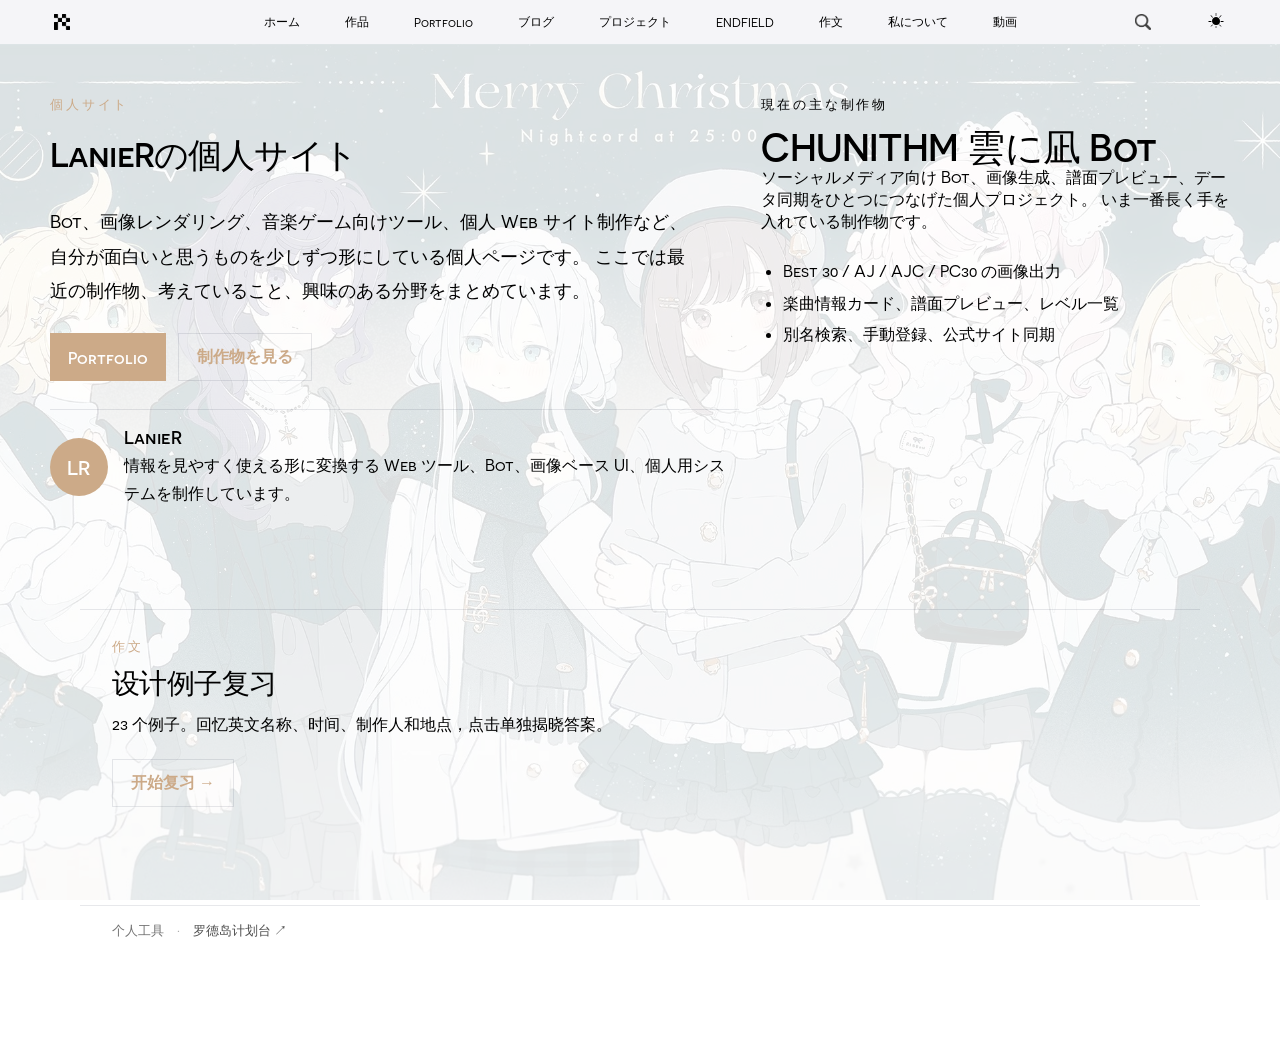
==== commit 7d643952: "Add discreet personal planner link below homepage content" ====
--- a/index.html
+++ b/index.html
@@ -243,6 +243,11 @@
         </div>
       </section>
 
+      <section aria-label="个人工具" style="max-width:1120px;margin:12px auto 36px;padding:16px 32px;border-top:1px solid var(--line);font-size:13px">
+        <span style="opacity:.55">个人工具</span>
+        <span aria-hidden="true" style="opacity:.35;margin:0 10px">·</span>
+        <a href="./rhodes-planner.html" style="color:inherit;opacity:.7;text-decoration:none">罗德岛计划台 ↗</a>
+      </section>
     </div>
   </body>
 </html>
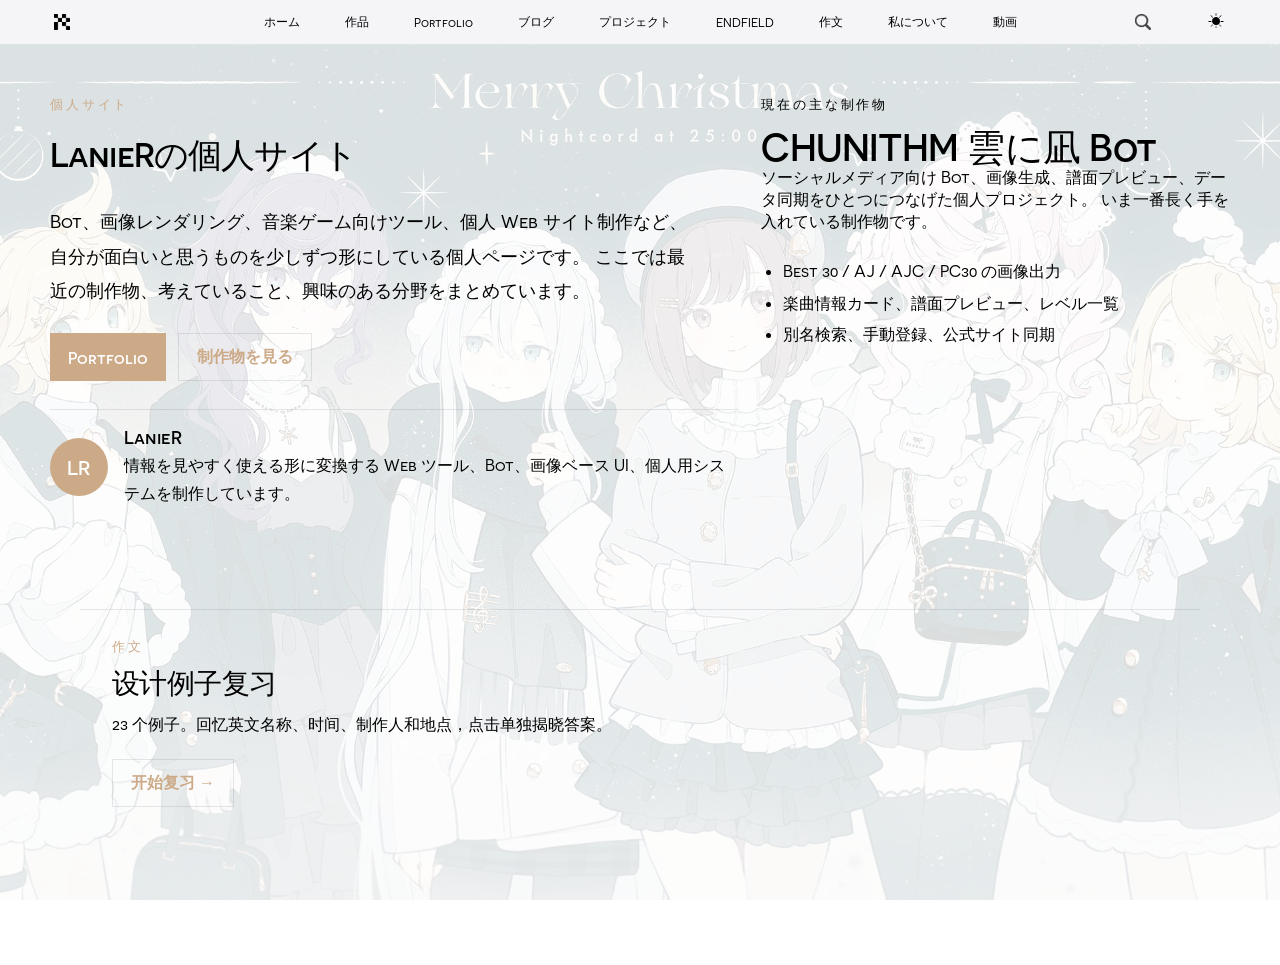
==== commit 6a7eeec1: "Remove footer planner entry while moving to private hosting" ====
--- a/index.html
+++ b/index.html
@@ -243,11 +243,6 @@
         </div>
       </section>
 
-      <section aria-label="个人工具" style="max-width:1120px;margin:12px auto 36px;padding:16px 32px;border-top:1px solid var(--line);font-size:13px">
-        <span style="opacity:.55">个人工具</span>
-        <span aria-hidden="true" style="opacity:.35;margin:0 10px">·</span>
-        <a href="./rhodes-planner.html" style="color:inherit;opacity:.7;text-decoration:none">罗德岛计划台 ↗</a>
-      </section>
     </div>
   </body>
 </html>
